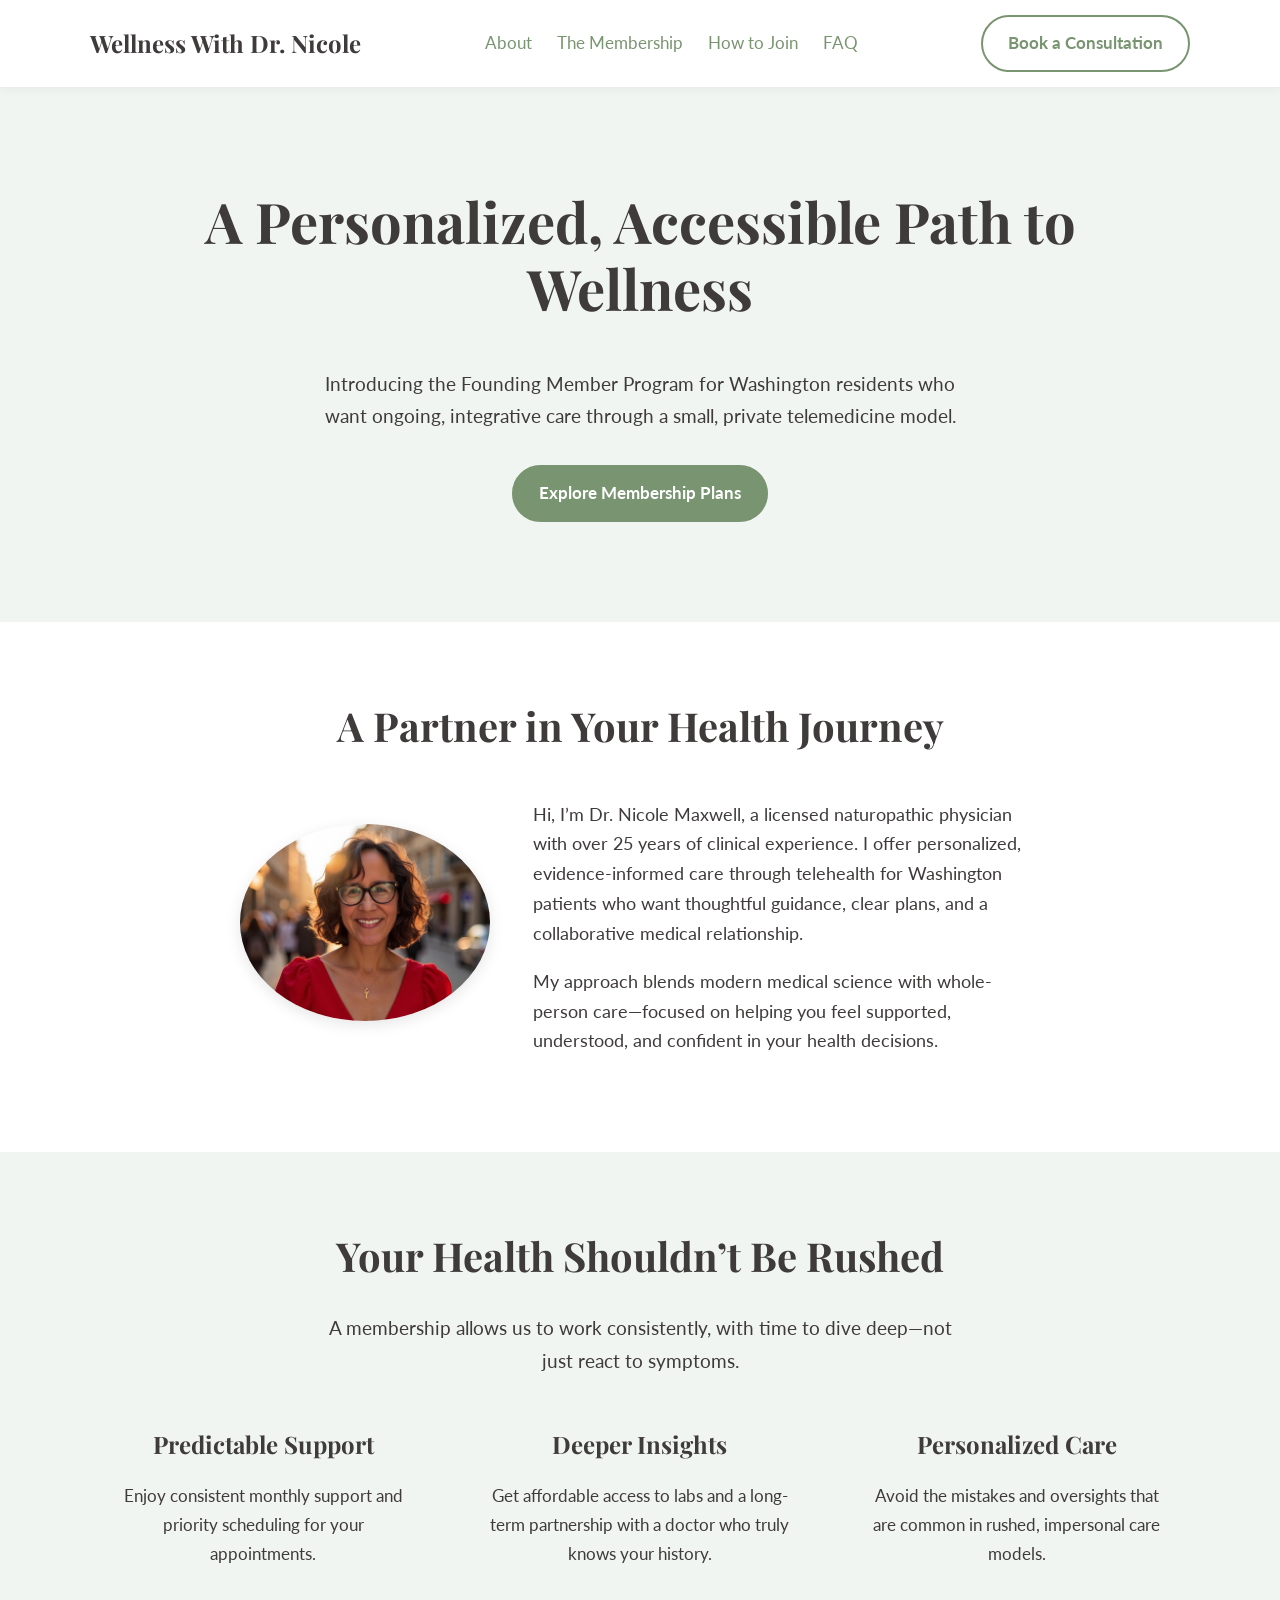
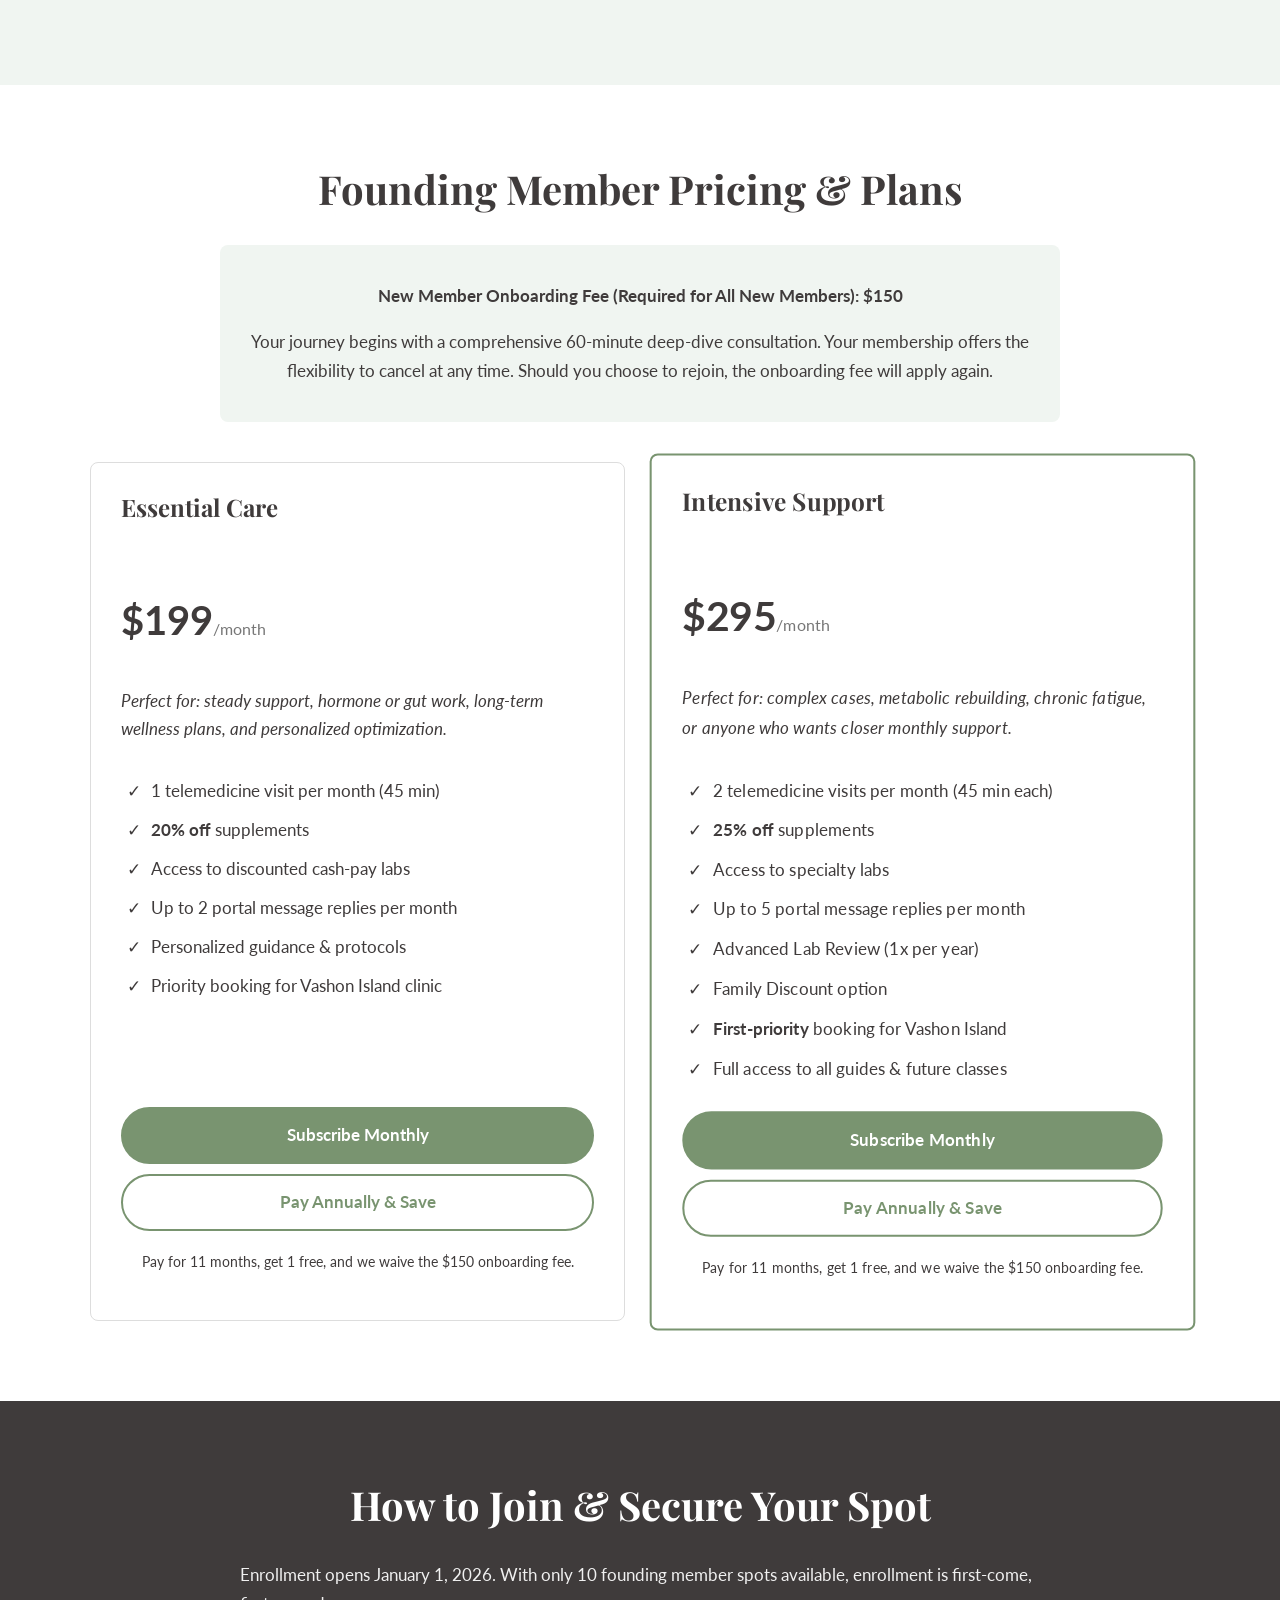
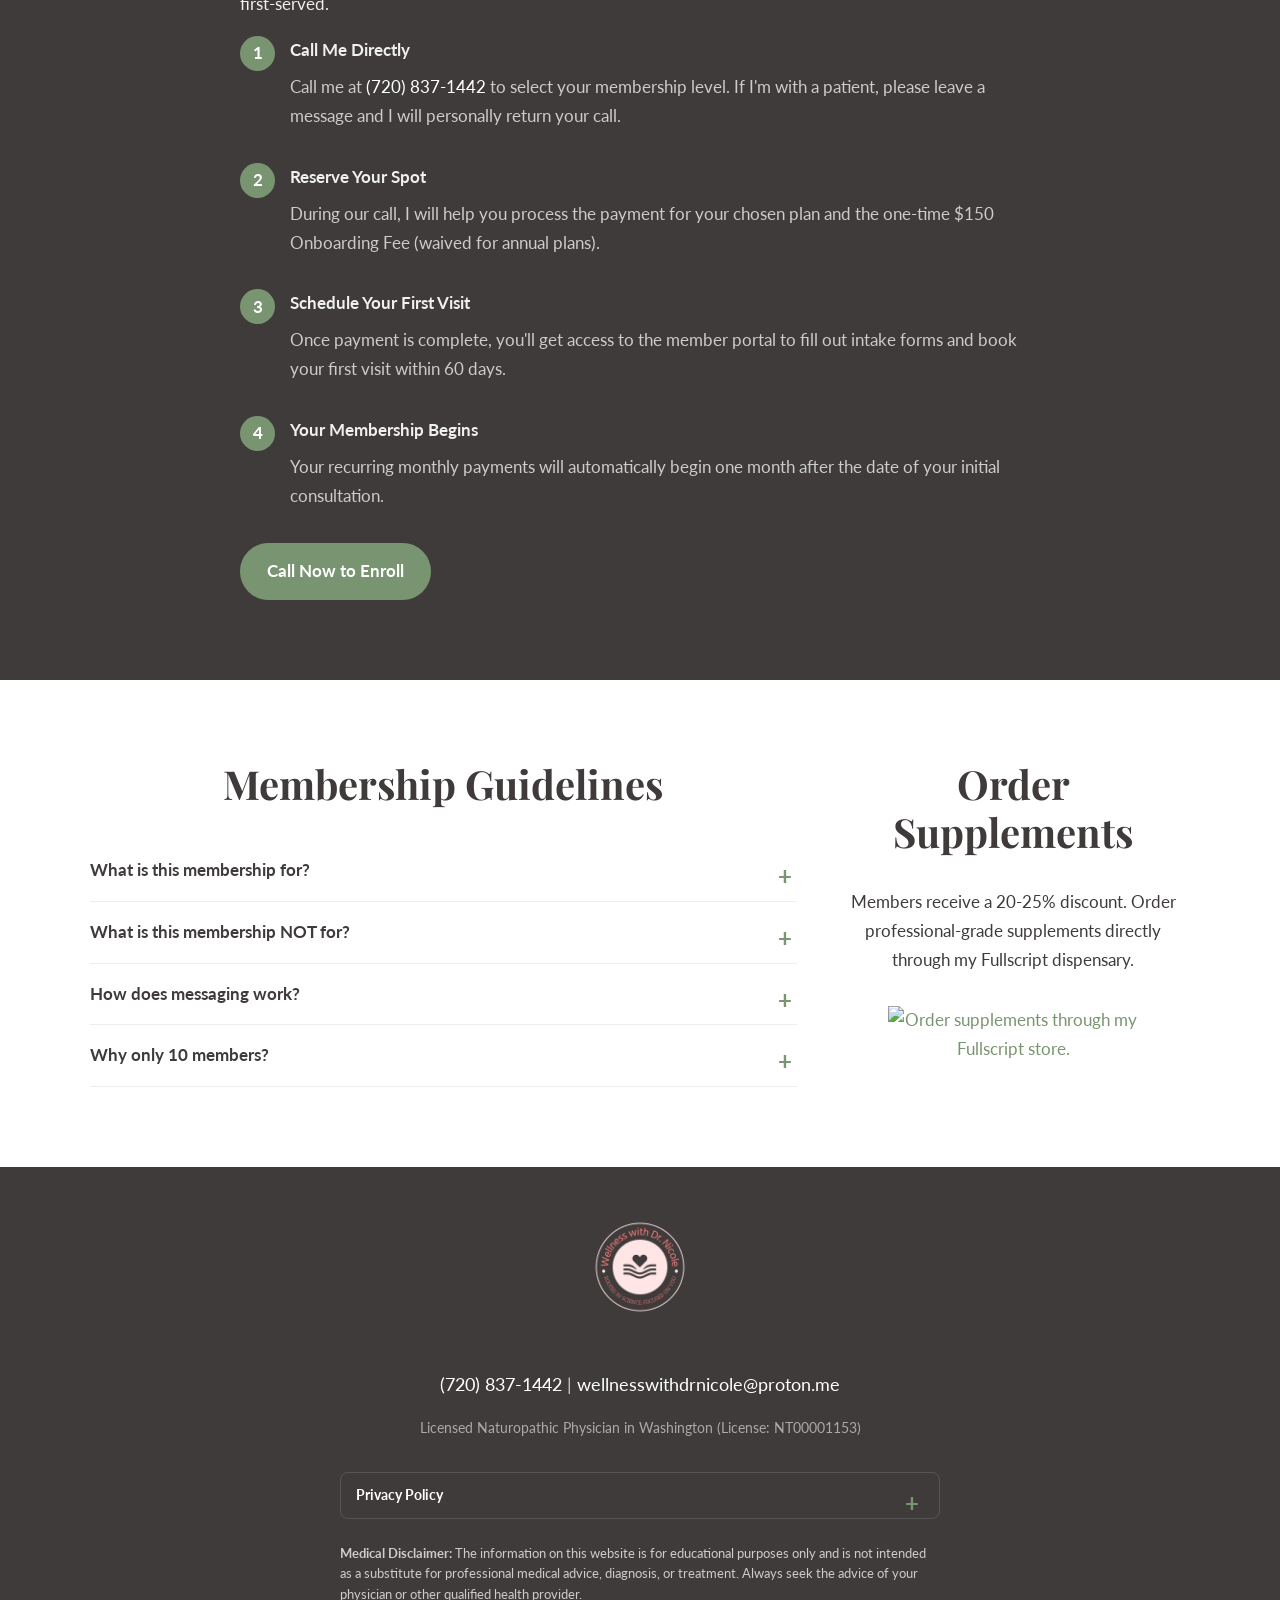
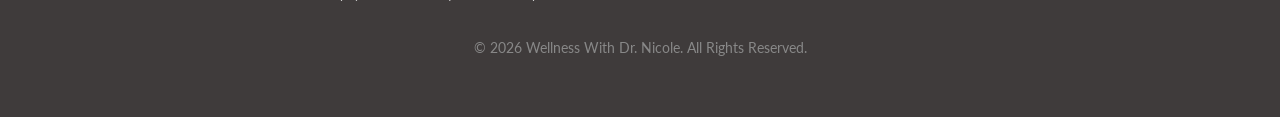
==== index.html @ 2bf92539 "Initial commit" ====
<!DOCTYPE html>
<html lang="en">
<head>
    <meta charset="UTF-8">
    <meta name="viewport" content="width=device-width, initial-scale=1.0">
    <title>Wellness With Dr. Nicole | Washington Naturopathic Membership</title>
    <meta name="description" content="A personalized, accessible naturopathic membership program for Washington residents with Dr. Nicole Maxwell.">
    
    <!-- Link to your CSS Stylesheet -->
    <link rel="stylesheet" href="css/styles.css">
    
    <!-- Google Fonts for an elegant look -->
    <link rel="preconnect" href="https://fonts.googleapis.com">
    <link rel="preconnect" href="https://fonts.gstatic.com" crossorigin>
    <link href="https://fonts.googleapis.com/css2?family=Lato:wght@400;700&family=Playfair+Display:wght@500;700&display=swap" rel="stylesheet">
</head>
<body>

    <!-- === HEADER & NAVIGATION === -->
    <header class="main-header">
        <div class="container">
            <a href="#" class="logo">Wellness With Dr. Nicole</a>
            <nav class="main-nav">
                <ul>
                    <li><a href="#about">About</a></li>
                    <li><a href="#membership">The Membership</a></li>
                    <li><a href="#join">How to Join</a></li>
                    <li><a href="#faq">FAQ</a></li>
                </ul>
            </nav>
            <a href="https://wellnesswithdrnicole.square.site" target="_blank" class="button button-secondary">Book a Consultation</a>
        </div>
    </header>

    <main>
        <!-- === HERO SECTION === -->
        <section class="hero-section">
            <div class="container">
                <h1 class="fade-in">A Personalized, Accessible Path to Wellness</h1>
                <p class="subtitle fade-in">Introducing the Founding Member Program for Washington residents who want ongoing, integrative care through a small, private telemedicine model.</p>
                <a href="#membership" class="button button-primary fade-in">Explore Membership Plans</a>
            </div>
        </section>

        <!-- === ABOUT ME SECTION === -->
        <section id="about" class="content-section fade-in">
            <div class="container narrow">
                <h2>A Partner in Your Health Journey</h2>
                <div class="about-grid">
                    <div class="about-photo">
                        <!-- Make sure your photo is named dr-nicole.jpg and is in the 'img' folder -->
                        <img src="img/dr-nicole.jpg" alt="Dr. Nicole Maxwell">
                    </div>
                    <div class="about-text">
                        <p>Hi, I’m Dr. Nicole Maxwell, a licensed naturopathic physician with over 25 years of clinical experience. I offer personalized, evidence-informed care through telehealth for Washington patients who want thoughtful guidance, clear plans, and a collaborative medical relationship.</p>
                        <p>My approach blends modern medical science with whole-person care—focused on helping you feel supported, understood, and confident in your health decisions.</p>
                    </div>
                </div>
            </div>
        </section>

        <!-- === WHY A MEMBERSHIP SECTION === -->
        <section id="why" class="content-section-accent fade-in">
            <div class="container">
                <h2>Your Health Shouldn’t Be Rushed</h2>
                <p class="section-subtitle">A membership allows us to work consistently, with time to dive deep—not just react to symptoms.</p>
                <div class="three-column-grid">
                    <div class="feature-box">
                        <h3>Predictable Support</h3>
                        <p>Enjoy consistent monthly support and priority scheduling for your appointments.</p>
                    </div>
                    <div class="feature-box">
                        <h3>Deeper Insights</h3>
                        <p>Get affordable access to labs and a long-term partnership with a doctor who truly knows your history.</p>
                    </div>
                    <div class="feature-box">
                        <h3>Personalized Care</h3>
                        <p>Avoid the mistakes and oversights that are common in rushed, impersonal care models.</p>
                    </div>
                </div>
            </div>
        </section>

        <!-- === MEMBERSHIP PLANS SECTION === -->
        <section id="membership" class="content-section fade-in">
            <div class="container">
                <h2>Founding Member Pricing & Plans</h2>
                <div class="onboarding-fee">
                    <p><strong>New Member Onboarding Fee (Required for All New Members): $150</strong></p>
                    <p>Your journey begins with a comprehensive 60-minute deep-dive consultation. Your membership offers the flexibility to cancel at any time. Should you choose to rejoin, the onboarding fee will apply again.</p>
                </div>
                <div class="two-column-grid">
                    <!-- Essential Care Plan -->
                    <div class="plan-card">
                        <h3>Essential Care</h3>
                        <p class="price">$199<span>/month</span></p>
                        <p class="description">Perfect for: steady support, hormone or gut work, long-term wellness plans, and personalized optimization.</p>
                        <ul>
                            <li>1 telemedicine visit per month (45 min)</li>
                            <li><strong>20% off</strong> supplements</li>
                            <li>Access to discounted cash-pay labs</li>
                            <li>Up to 2 portal message replies per month</li>
                            <li>Personalized guidance & protocols</li>
                            <li>Priority booking for Vashon Island clinic</li>
                        </ul>
                        <div class="payment-buttons">
                            <a href="https://square.link/u/5igNhPQI" target="_blank" class="button button-primary">Subscribe Monthly</a>
                            <a href="https://square.link/u/FswbmQ6u" target="_blank" class="button button-secondary">Pay Annually & Save</a>
                            <p class="save-note">Pay for 11 months, get 1 free, and we waive the $150 onboarding fee.</p>
                        </div>
                    </div>
                    <!-- Intensive Support Plan -->
                    <div class="plan-card featured">
                        <h3>Intensive Support</h3>
                        <p class="price">$295<span>/month</span></p>
                        <p class="description">Perfect for: complex cases, metabolic rebuilding, chronic fatigue, or anyone who wants closer monthly support.</p>
                        <ul>
                            <li>2 telemedicine visits per month (45 min each)</li>
                            <li><strong>25% off</strong> supplements</li>
                            <li>Access to specialty labs</li>
                            <li>Up to 5 portal message replies per month</li>
                            <li>Advanced Lab Review (1x per year)</li>
                            <li>Family Discount option</li>
                            <li><strong>First-priority</strong> booking for Vashon Island</li>
                            <li>Full access to all guides & future classes</li>
                        </ul>
                        <div class="payment-buttons">
                            <a href="https://square.link/u/3yguR8cW" target="_blank" class="button button-primary">Subscribe Monthly</a>
                            <a href="https://square.link/u/ZN0FoTA0" target="_blank" class="button button-secondary">Pay Annually & Save</a>
                            <p class="save-note">Pay for 11 months, get 1 free, and we waive the $150 onboarding fee.</p>
                        </div>
                    </div>
                </div>
            </div>
        </section>

        <!-- === HOW TO JOIN SECTION === -->
        <section id="join" class="content-section-dark fade-in">
            <div class="container narrow">
                <h2>How to Join & Secure Your Spot</h2>
                <p class="subtitle">Enrollment opens January 1, 2026. With only 10 founding member spots available, enrollment is first-come, first-served.</p>
                <ol class="steps">
                    <li><strong>Call Me Directly</strong>
                        <p>Call me at <a href="tel:720-837-1442">(720) 837-1442</a> to select your membership level. If I'm with a patient, please leave a message and I will personally return your call.</p>
                    </li>
                    <li><strong>Reserve Your Spot</strong>
                        <p>During our call, I will help you process the payment for your chosen plan and the one-time $150 Onboarding Fee (waived for annual plans).</p>
                    </li>
                    <li><strong>Schedule Your First Visit</strong>
                        <p>Once payment is complete, you'll get access to the member portal to fill out intake forms and book your first visit within 60 days.</p>
                    </li>
                    <li><strong>Your Membership Begins</strong>
                        <p>Your recurring monthly payments will automatically begin one month after the date of your initial consultation.</p>
                    </li>
                </ol>
                <a href="tel:720-837-1442" class="button button-primary">Call Now to Enroll</a>
            </div>
        </section>

        <!-- === FAQ & SUPPLEMENTS SECTION === -->
        <section id="faq" class="content-section fade-in">
            <div class="container">
                <div class="two-column-grid-varied">
                    <!-- FAQ Column -->
                    <div class="faq-column">
                        <h2>Membership Guidelines</h2>
                        <details>
                            <summary>What is this membership for?</summary>
                            <p>A collaborative health partnership, a space to work on root causes, flexible telemedicine, and a consistent touchpoint with a doctor you trust.</p>
                        </details>
                        <details>
                            <summary>What is this membership NOT for?</summary>
                            <p>This is NOT primary care, urgent care, insurance-based, or a replacement for emergency medical services.</p>
                        </details>
                        <details>
                            <summary>How does messaging work?</summary>
                            <p>Messages are for brief questions I can answer in 2-3 minutes. Anything more in-depth will be addressed in our next visit. Essential Care: up to 2 replies/month. Intensive Support: up to 5 replies/month.</p>
                        </details>
                        <details>
                            <summary>Why only 10 members?</summary>
                            <p>This program is starting intentionally small so every member receives thoughtful, personalized, high-quality care that I can be proud of.</p>
                        </details>
                    </div>
                    <!-- Supplements Column -->
                    <div class="supplements-column">
                        <h2>Order Supplements</h2>
                        <p>Members receive a 20-25% discount. Order professional-grade supplements directly through my Fullscript dispensary.</p>
                        <a href="https://us.fullscript.com/welcome/nmaxwell?utm_medium=webreferral&utm_source=other&utm_campaign=abmwebbuttons_light_500x500.svg&signup_source=website_buttons" target="_top">
                            <img src="https://assets.fullscript.com/buttons/light_500x500.svg" alt="Order supplements through my Fullscript store." class="fullscript-button">
                        </a>
                    </div>
                </div>
            </div>
        </section>
    </main>

    <!-- === FOOTER (WITH LICENSE NUMBER) === -->
    <footer class="main-footer">
        <div class="container">
            <!-- Make sure your logo is named logo.png and is in the 'img' folder -->
            <img src="img/logo.png" alt="Wellness With Dr. Nicole Logo" class="footer-logo">
            <p class="footer-contact">
                <a href="tel:720-837-1442">(720) 837-1442</a> | <a href="mailto:wellnesswithdrnicole@proton.me">wellnesswithdrnicole@proton.me</a>
            </p>
            <p class="footer-license">Licensed Naturopathic Physician in Washington (License: NT00001153)</p>
            <div class="footer-legal">
                <details class="privacy-policy">
                    <summary>Privacy Policy</summary>
                    <p>We are committed to protecting your privacy. Any personal information you provide via email or our scheduling/payment partners (Square) is used solely for the purpose of providing you with our services. We do not sell, trade, or otherwise transfer your personally identifiable information to outside parties. This website may use cookies to enhance user experience, but these do not track personal information.</p>
                </details>
                <p class="disclaimer"><strong>Medical Disclaimer:</strong> The information on this website is for educational purposes only and is not intended as a substitute for professional medical advice, diagnosis, or treatment. Always seek the advice of your physician or other qualified health provider.</p>
            </div>
            <p class="copyright">&copy; 2026 Wellness With Dr. Nicole. All Rights Reserved.</p>
        </div>
    </footer>

    <!-- Link to your JavaScript file (no changes needed here) -->
    <script src="js/animations.js" defer></script>

</body>
</html>
---- css/styles.css ----
/* Wellness With Dr. Nicole - Custom Stylesheet */

/* --- 1. GLOBAL SETTINGS & SAGE GREEN COLOR PALETTE --- */
:root {
    --color-dark: #3F3B3B;             /* Charcoal from Logo */
    --color-background: #fff;         /* Main Background */
    --color-accent-light: #F0F5F1;     /* Light Sage Accent BG */
    --color-accent-primary: #799470;   /* Primary Sage Green for Buttons */
    --color-accent-secondary: #637a5b; /* Darker Sage for Hover */
    --font-heading: 'Playfair Display', serif;
    --font-body: 'Lato', sans-serif;
}

html {
    scroll-behavior: smooth;
}

body {
    margin: 0;
    font-family: var(--font-body);
    background-color: var(--color-background);
    color: var(--color-dark);
    line-height: 1.7;
    font-size: 17px;
}

.container {
    max-width: 1100px;
    margin: 0 auto;
    padding: 0 20px;
}

.container.narrow {
    max-width: 800px;
}

h1, h2, h3 {
    font-family: var(--font-heading);
    font-weight: 700;
    line-height: 1.2;
    margin-top: 0;
    color: var(--color-dark);
}

h1 { font-size: 3.5rem; }
h2 { font-size: 2.5rem; text-align: center; margin-bottom: 2rem;}
h3 { font-size: 1.5rem; }
p { margin-bottom: 1rem; }
a { color: var(--color-accent-primary); text-decoration: none; }
a:hover { text-decoration: underline; color: var(--color-accent-secondary); }

/* --- 2. JAVASCRIPT ANIMATIONS --- */
.fade-in {
    opacity: 0;
    transform: translateY(20px);
    transition: opacity 0.6s ease-out, transform 0.6s ease-out;
}

.fade-in.visible {
    opacity: 1;
    transform: translateY(0);
}

/* --- 3. HEADER & NAVIGATION --- */
.main-header {
    background: #fff;
    padding: 15px 0;
    position: sticky;
    top: 0;
    z-index: 1000;
    box-shadow: 0 2px 10px rgba(0,0,0,0.05);
}
.main-header .container {
    display: flex;
    justify-content: space-between;
    align-items: center;
}
.logo {
    font-family: var(--font-heading);
    font-size: 1.5rem;
    font-weight: 700;
    color: var(--color-dark);
}
.logo:hover { text-decoration: none; color: var(--color-accent-primary); }
.main-nav ul {
    margin: 0;
    padding: 0;
    list-style: none;
    display: flex;
    gap: 25px;
}

/* --- 4. BUTTONS --- */
.button {
    display: inline-block;
    padding: 12px 25px;
    border-radius: 50px;
    font-weight: 700;
    text-align: center;
    transition: all 0.3s ease;
    text-decoration: none;
    border: 2px solid transparent;
}
.button:hover { text-decoration: none; }
.button-primary {
    background-color: var(--color-accent-primary);
    color: #fff;
    border-color: var(--color-accent-primary);
}
.button-primary:hover {
    background-color: var(--color-accent-secondary);
    border-color: var(--color-accent-secondary);
    transform: translateY(-2px);
}
.button-secondary {
    background-color: transparent;
    color: var(--color-accent-primary);
    border-color: var(--color-accent-primary);
}
.button-secondary:hover {
    background-color: var(--color-accent-primary);
    color: #fff;
}

/* --- 5. PAGE SECTIONS --- */
section { padding: 80px 0; }
.hero-section {
    background-color: var(--color-accent-light);
    text-align: center;
    padding: 100px 0;
}
.hero-section .subtitle, .section-subtitle {
    font-size: 1.2rem;
    max-width: 650px;
    margin: 1rem auto 2rem auto;
    text-align: center;
}
.content-section { background-color: var(--color-background); }
.content-section-accent { background-color: var(--color-accent-light); }
.content-section-dark { background-color: var(--color-dark); color: #f0f0f0; }
.content-section-dark h2, .content-section-dark a { color: #fff; }
.content-section-dark a:hover { color: var(--color-accent-light); }


/* --- 6. GRIDS & LAYOUTS --- */
.three-column-grid, .two-column-grid {
    display: grid;
    gap: 30px;
}
.three-column-grid { grid-template-columns: repeat(3, 1fr); }
.two-column-grid { grid-template-columns: repeat(2, 1fr); }
.two-column-grid-varied { display: grid; gap: 40px; grid-template-columns: 2fr 1fr; align-items: start; }

/* --- 7. COMPONENT STYLES --- */

/* About Me Section */
.about-grid {
    display: grid;
    grid-template-columns: 1fr 2fr;
    gap: 40px;
    align-items: center;
}
.about-photo img {
    width: 100%;
    max-width: 250px;
    height: auto;
    border-radius: 50%;
    box-shadow: 0 4px 15px rgba(0,0,0,0.1);
}
.about-text p {
    font-size: 1.1rem;
    text-align: left;
}
#about h2 { margin-bottom: 2rem; }

/* Feature Boxes */
.feature-box {
    text-align: center;
    padding: 20px;
}

/* Onboarding Fee Notice */
.onboarding-fee {
    text-align: center;
    background: var(--color-accent-light);
    padding: 20px;
    border-radius: 8px;
    margin: 0 auto 40px auto;
    max-width: 800px;
}

/* Membership Plan Cards */
.plan-card {
    border: 1px solid #ddd;
    border-radius: 8px;
    padding: 30px;
    display: flex;
    flex-direction: column;
    background: #fff;
}
.plan-card.featured {
    border: 2px solid var(--color-accent-primary);
    transform: scale(1.02);
}
.plan-card .price { font-size: 2.5rem; font-weight: 700; color: var(--color-dark); }
.plan-card .price span { font-size: 1rem; font-weight: 400; color: #777; }
.plan-card .description { font-style: italic; }
.plan-card ul { list-style: '✓'; padding-left: 20px; flex-grow: 1; }
.plan-card ul li { padding-left: 10px; margin-bottom: 10px; }
.plan-card .payment-buttons { margin-top: auto; display: grid; gap: 10px; }
.plan-card .save-note { font-size: 0.85rem; text-align: center; margin-top: 10px; }

/* How to Join Steps */
.steps { list-style: none; padding: 0; counter-reset: steps-counter; }
.steps li { counter-increment: steps-counter; position: relative; padding-left: 50px; margin-bottom: 2rem; }
.steps li::before {
    content: counter(steps-counter);
    position: absolute;
    left: 0;
    top: 0;
    width: 35px;
    height: 35px;
    background: var(--color-accent-primary);
    border-radius: 50%;
    color: #fff;
    display: grid;
    place-content: center;
    font-weight: 700;
}
.steps li p { margin-top: 0.5rem; color: #ccc; }

/* FAQ Accordion */
details { border-bottom: 1px solid #eee; padding: 1rem 0; }
summary { cursor: pointer; font-weight: 700; list-style: none; position: relative; padding-right: 25px; }
summary::-webkit-details-marker { display: none; }
summary::after { content: '+'; position: absolute; right: 5px; font-size: 1.5rem; color: var(--color-accent-primary); }
details[open] summary::after { content: '−'; }
details p { margin-top: 1rem; }

/* Supplements Section */
.supplements-column { text-align: center; }
.fullscript-button { max-width: 250px; width: 100%; height: auto; margin-top: 1rem; transition: transform 0.3s ease; }
.fullscript-button:hover { transform: scale(1.05); }

/* --- 8. FOOTER --- */
.main-footer {
    background: var(--color-dark);
    color: #ccc;
    text-align: center;
    padding: 40px 20px;
}
.footer-logo {
    max-width: 120px;
    height: auto;
    margin-bottom: 1rem;
    /* The grayscale filter has been removed so the logo shows its natural colors */
}
.main-footer .footer-contact { font-size: 1.1rem; }
.main-footer a { color: #fff; }
.footer-license {
    font-size: 0.9rem;
    color: #aaa;
    margin-top: 0.5rem;
}
.footer-legal {
    max-width: 600px;
    margin: 2rem auto;
    text-align: left;
    font-size: 0.9rem;
}
.privacy-policy {
    border: 1px solid #555;
    border-radius: 8px;
    padding: 10px 15px;
    margin-bottom: 1.5rem;
}
.privacy-policy summary { color: #fff; }
.privacy-policy p { font-size: 0.85rem; line-height: 1.6; }
.main-footer .disclaimer { font-size: 0.8rem; line-height: 1.6; }
.main-footer .copyright { font-size: 0.9rem; margin-top: 2rem; color: #888; }

/* --- 9. RESPONSIVE DESIGN --- */
@media (max-width: 900px) {
    .three-column-grid, .two-column-grid, .two-column-grid-varied {
        grid-template-columns: 1fr;
    }
    .main-header .button { display: none; }
    h1 { font-size: 2.8rem; }
    h2 { font-size: 2rem; }
    .about-grid { grid-template-columns: 1fr; text-align: center; }
    .about-photo { margin: 0 auto 2rem auto; }
    .about-text p { text-align: center; }
}
@media (max-width: 600px) {
    .main-nav { display: none; }
    .main-header .container { justify-content: center; }
    h1 { font-size: 2.2rem; }
    section { padding: 60px 0; }
}
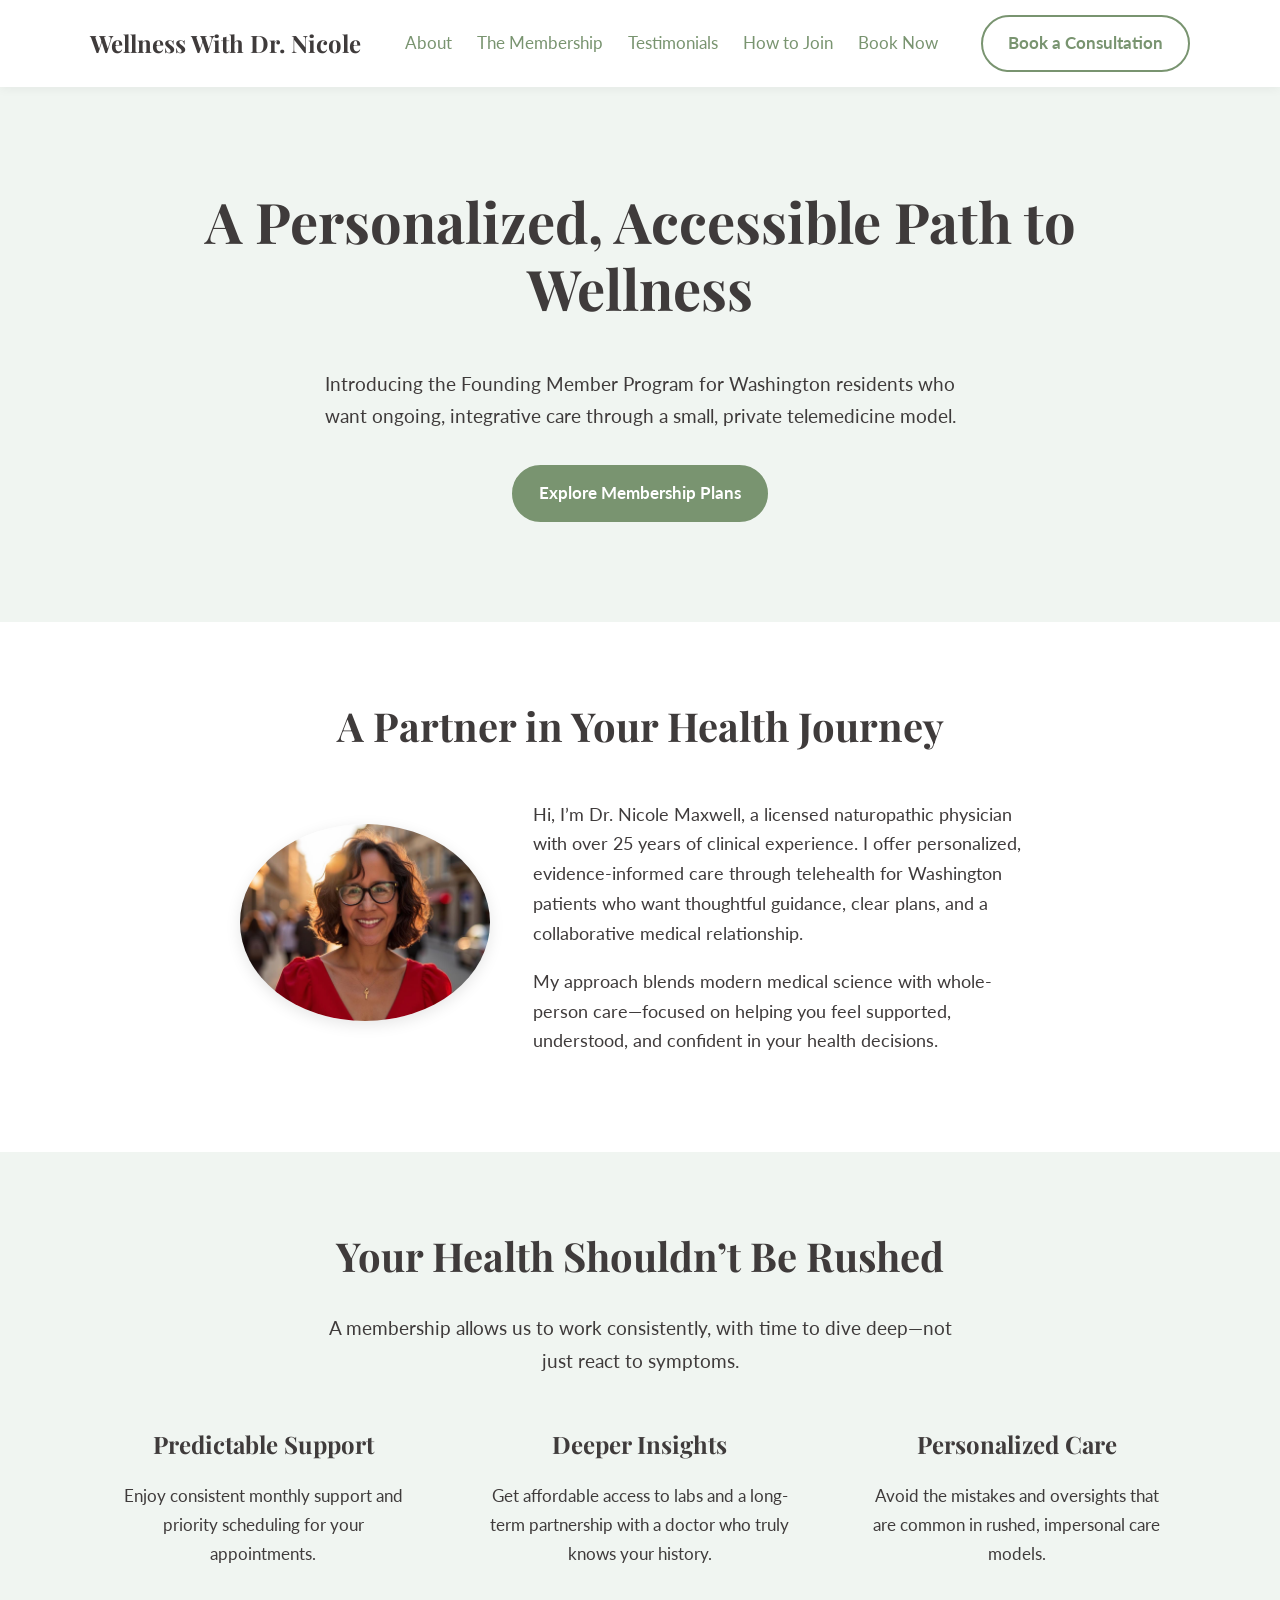
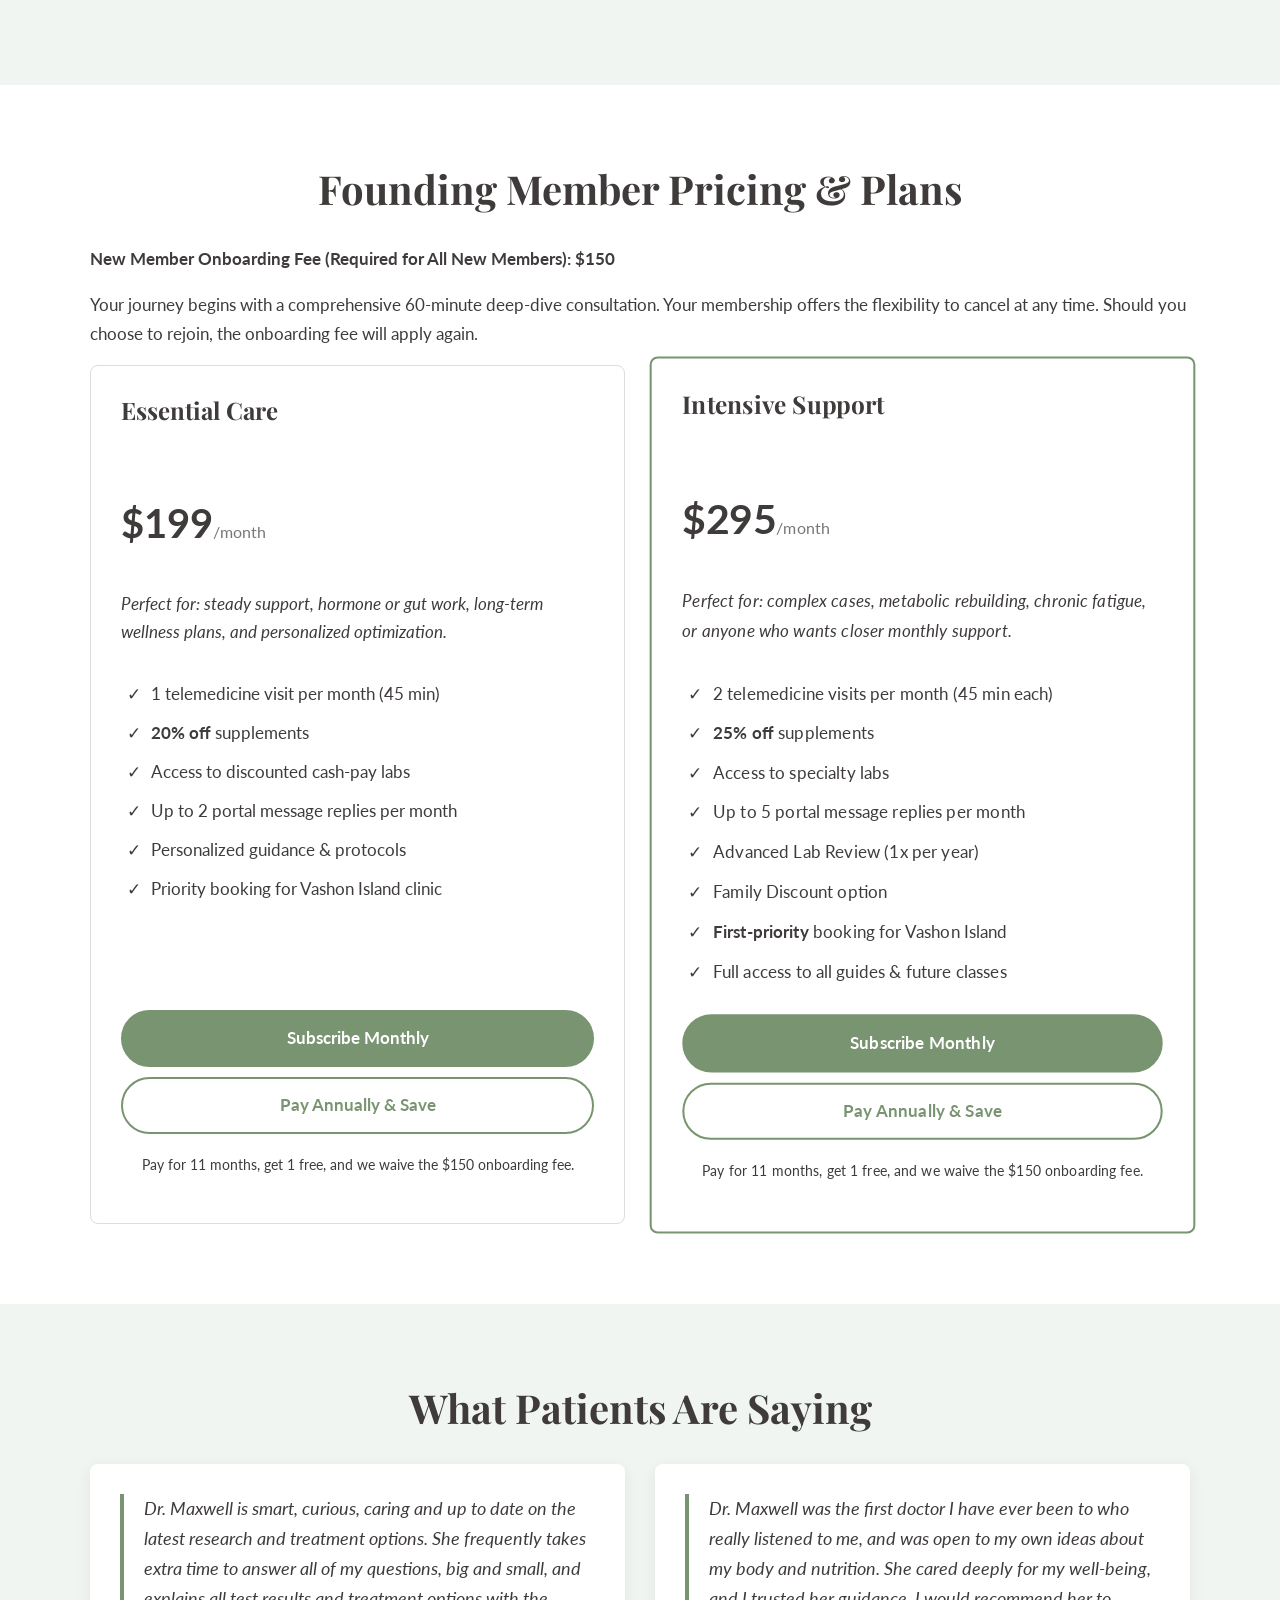
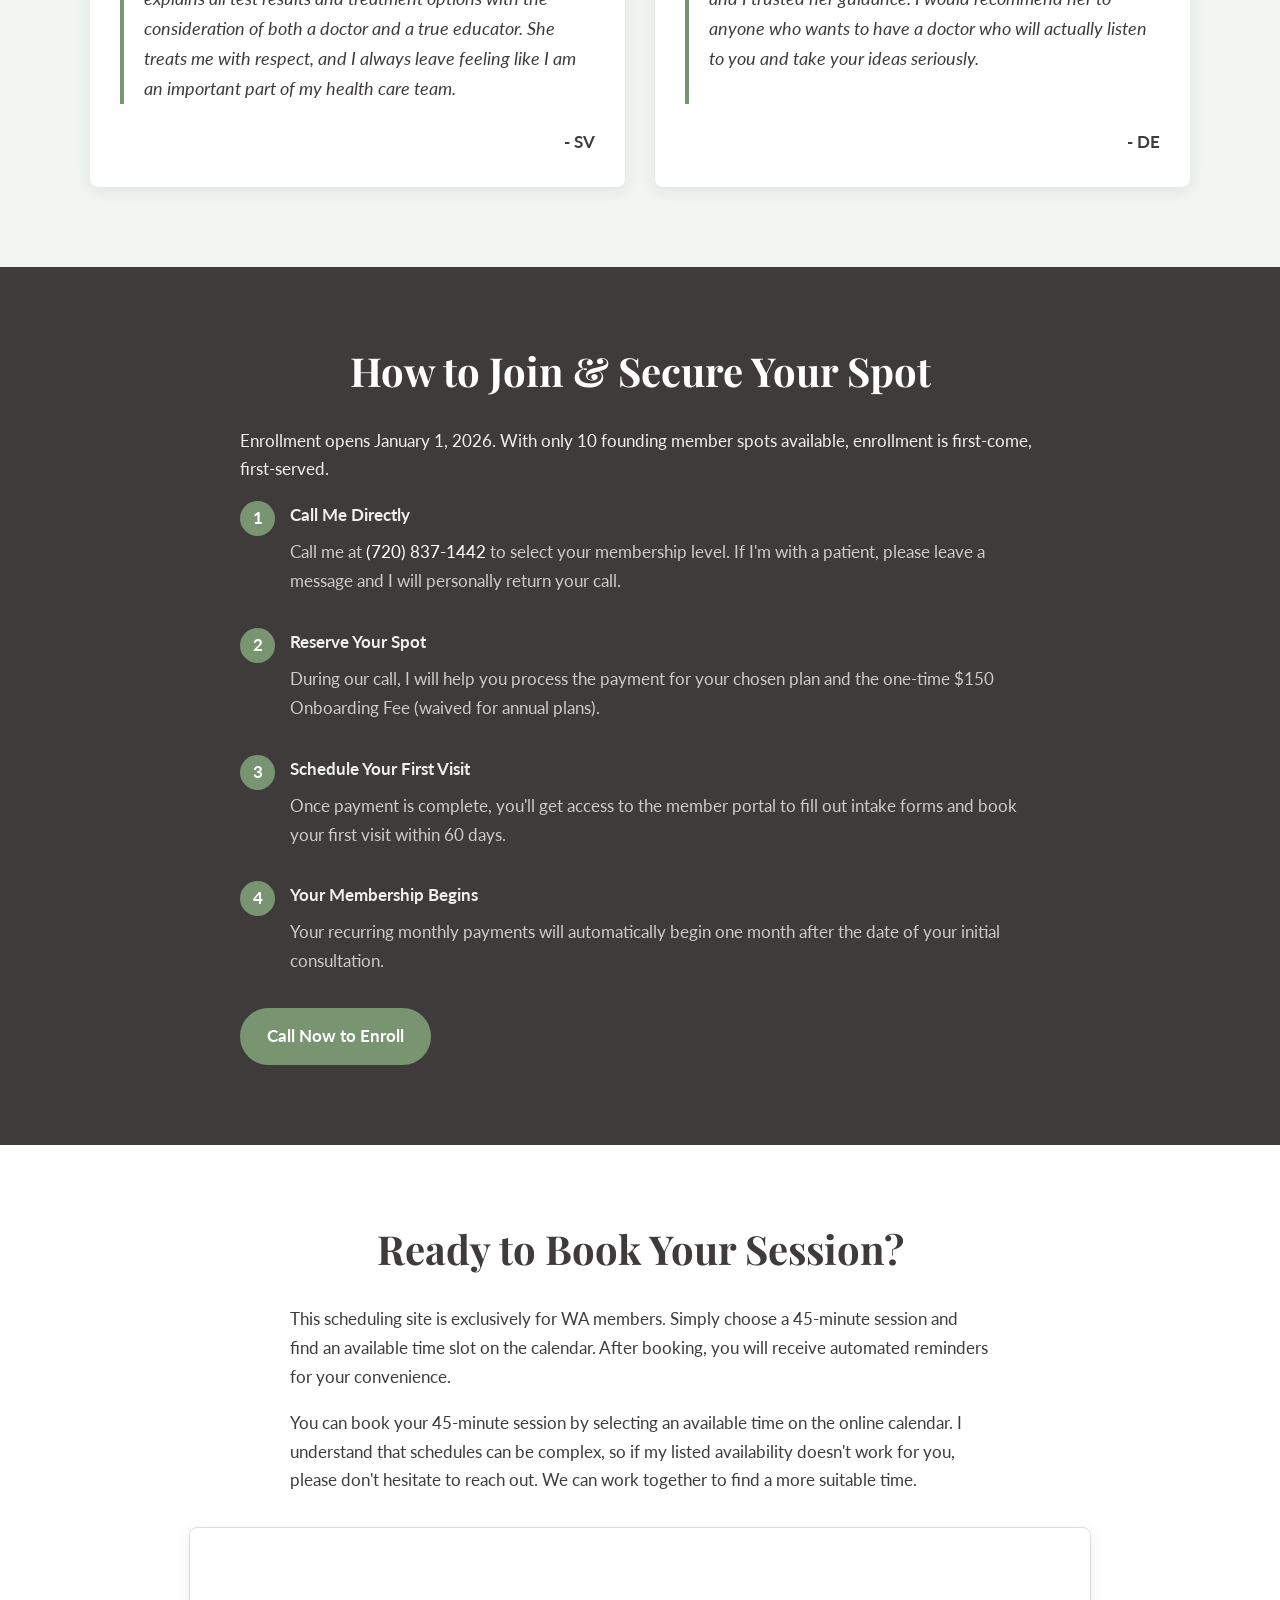
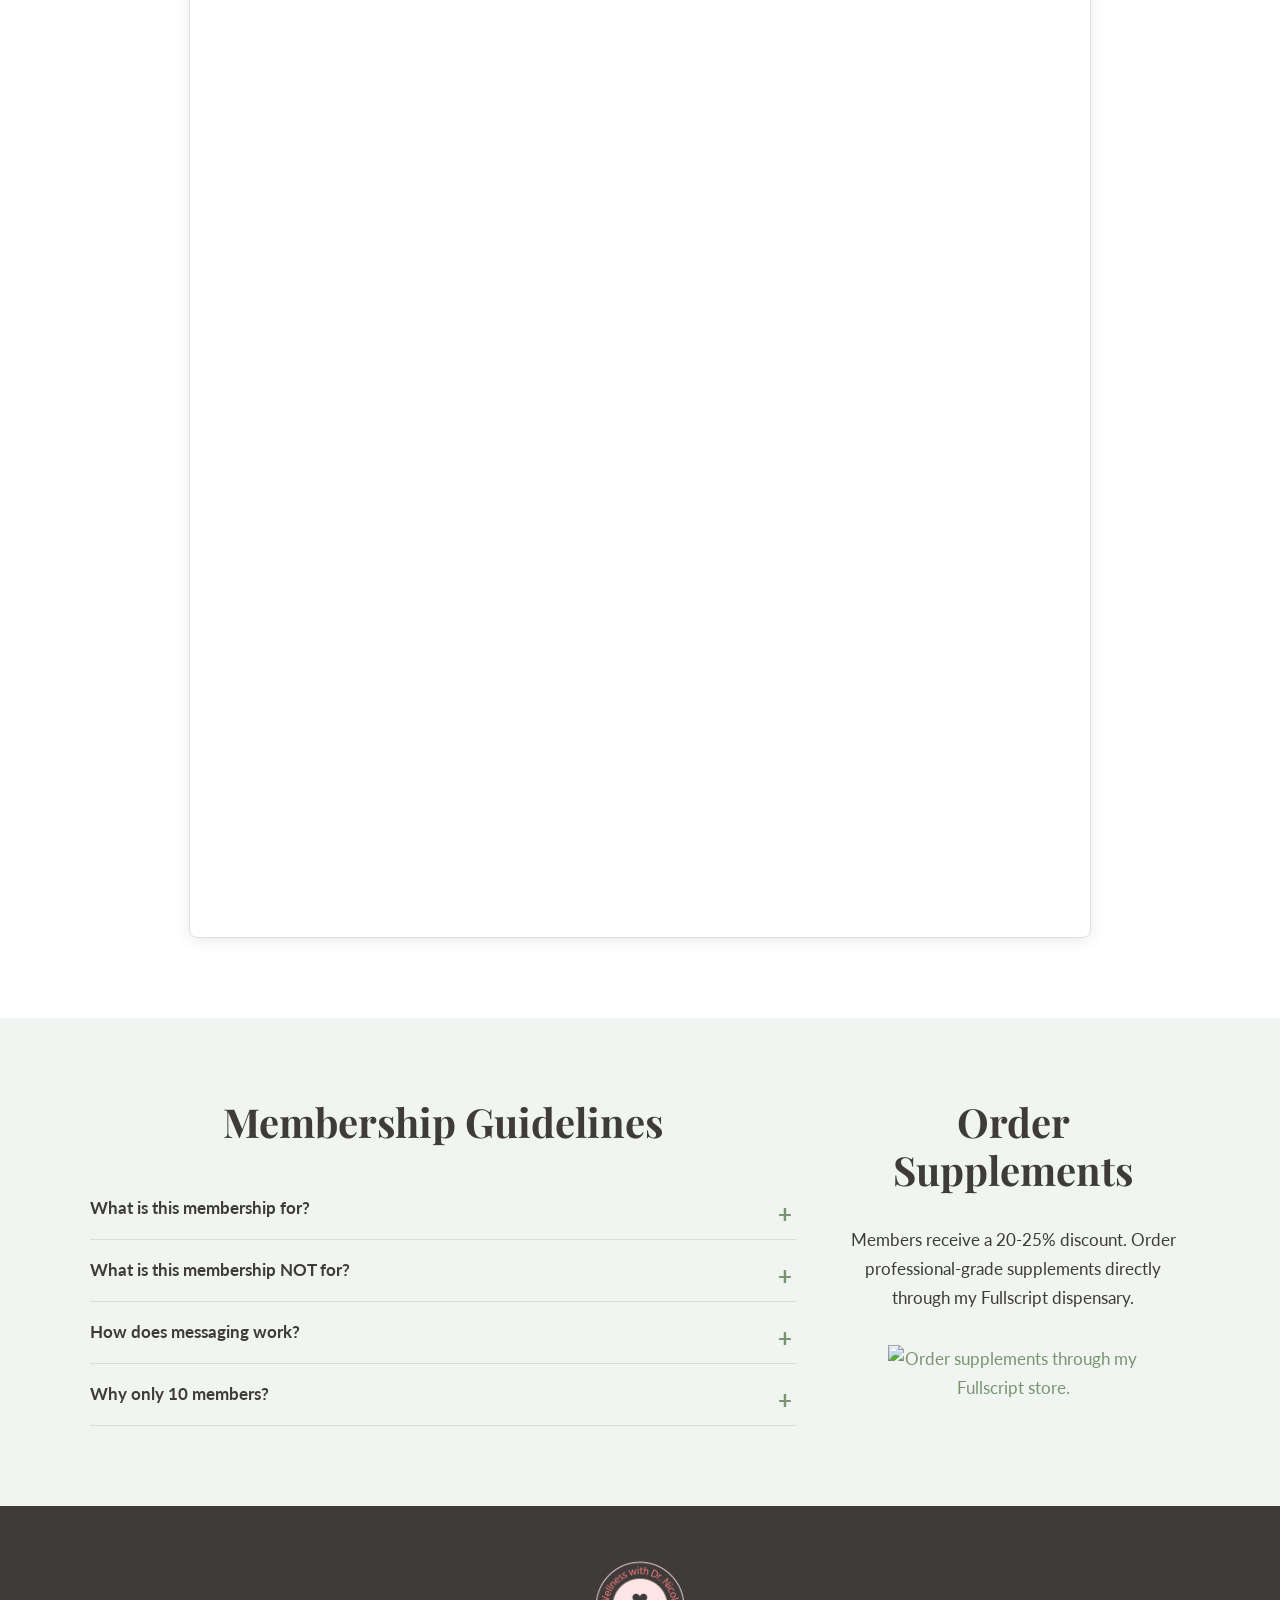
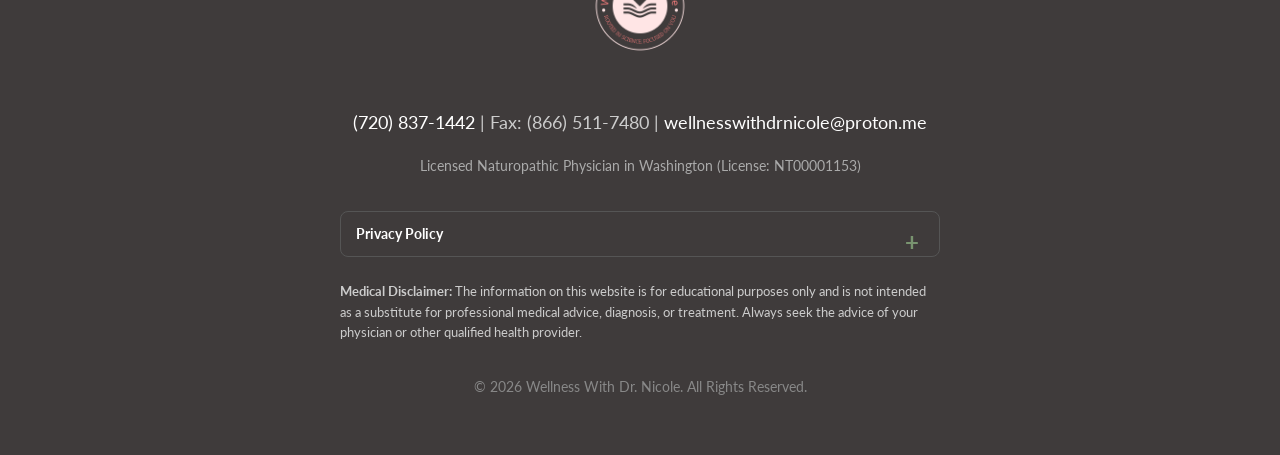
==== commit 91dec5f5: "Updated homepage and styles" ====
--- a/index.html
+++ b/index.html
@@ -16,7 +16,7 @@
 </head>
 <body>
 
-    <!-- === HEADER & NAVIGATION === -->
+    <!-- === HEADER & NAVIGATION (UPDATED) === -->
     <header class="main-header">
         <div class="container">
             <a href="#" class="logo">Wellness With Dr. Nicole</a>
@@ -24,11 +24,12 @@
                 <ul>
                     <li><a href="#about">About</a></li>
                     <li><a href="#membership">The Membership</a></li>
+                    <li><a href="#testimonials">Testimonials</a></li>
                     <li><a href="#join">How to Join</a></li>
-                    <li><a href="#faq">FAQ</a></li>
+                    <li><a href="#booking">Book Now</a></li>
                 </ul>
             </nav>
-            <a href="https://wellnesswithdrnicole.square.site" target="_blank" class="button button-secondary">Book a Consultation</a>
+            <a href="#booking" class="button button-secondary">Book a Consultation</a>
         </div>
     </header>
 
@@ -48,7 +49,6 @@
                 <h2>A Partner in Your Health Journey</h2>
                 <div class="about-grid">
                     <div class="about-photo">
-                        <!-- Make sure your photo is named dr-nicole.jpg and is in the 'img' folder -->
                         <img src="img/dr-nicole.jpg" alt="Dr. Nicole Maxwell">
                     </div>
                     <div class="about-text">
@@ -134,6 +134,23 @@
             </div>
         </section>
 
+        <!-- === NEW TESTIMONIALS SECTION === -->
+        <section id="testimonials" class="content-section-accent fade-in">
+            <div class="container">
+                <h2>What Patients Are Saying</h2>
+                <div class="two-column-grid">
+                    <div class="testimonial-card">
+                        <blockquote>Dr. Maxwell is smart, curious, caring and up to date on the latest research and treatment options. She frequently takes extra time to answer all of my questions, big and small, and explains all test results and treatment options with the consideration of both a doctor and a true educator. She treats me with respect, and I always leave feeling like I am an important part of my health care team.</blockquote>
+                        <p class="testimonial-author">- SV</p>
+                    </div>
+                    <div class="testimonial-card">
+                        <blockquote>Dr. Maxwell was the first doctor I have ever been to who really listened to me, and was open to my own ideas about my body and nutrition. She cared deeply for my well-being, and I trusted her guidance. I would recommend her to anyone who wants to have a doctor who will actually listen to you and take your ideas seriously.</blockquote>
+                        <p class="testimonial-author">- DE</p>
+                    </div>
+                </div>
+            </div>
+        </section>
+
         <!-- === HOW TO JOIN SECTION === -->
         <section id="join" class="content-section-dark fade-in">
             <div class="container narrow">
@@ -157,8 +174,22 @@
             </div>
         </section>
 
+        <!-- === NEW BOOKING SECTION === -->
+        <section id="booking" class="content-section fade-in">
+            <div class="container">
+                <h2>Ready to Book Your Session?</h2>
+                <div class="booking-intro">
+                    <p>This scheduling site is exclusively for WA members. Simply choose a 45-minute session and find an available time slot on the calendar. After booking, you will receive automated reminders for your convenience.</p>
+                    <p>You can book your 45-minute session by selecting an available time on the online calendar. I understand that schedules can be complex, so if my listed availability doesn't work for you, please don't hesitate to reach out. We can work together to find a more suitable time.</p>
+                </div>
+                <div class="booking-iframe-wrapper">
+                    <iframe width="100%" height="1000" src="https://ehr.charmtracker.com/publicCal.sas?method=getCal&digest=3b2824180cc33e0f707881abf8a69a7f24012ee00d90043651df2dfb2910d66aef59d40e1bb127afb8cae3b8ccaf2abdd95fcbc3b76e32a2" style="overflow:hidden;" frameborder="0"></iframe>
+                </div>
+            </div>
+        </section>
+
         <!-- === FAQ & SUPPLEMENTS SECTION === -->
-        <section id="faq" class="content-section fade-in">
+        <section id="faq" class="content-section-accent fade-in">
             <div class="container">
                 <div class="two-column-grid-varied">
                     <!-- FAQ Column -->
@@ -194,19 +225,18 @@
         </section>
     </main>
 
-    <!-- === FOOTER (WITH LICENSE NUMBER) === -->
+    <!-- === FOOTER (UPDATED) === -->
     <footer class="main-footer">
         <div class="container">
-            <!-- Make sure your logo is named logo.png and is in the 'img' folder -->
             <img src="img/logo.png" alt="Wellness With Dr. Nicole Logo" class="footer-logo">
             <p class="footer-contact">
-                <a href="tel:720-837-1442">(720) 837-1442</a> | <a href="mailto:wellnesswithdrnicole@proton.me">wellnesswithdrnicole@proton.me</a>
+                <a href="tel:720-837-1442">(720) 837-1442</a> | Fax: (866) 511-7480 | <a href="mailto:wellnesswithdrnicole@proton.me">wellnesswithdrnicole@proton.me</a>
             </p>
             <p class="footer-license">Licensed Naturopathic Physician in Washington (License: NT00001153)</p>
             <div class="footer-legal">
                 <details class="privacy-policy">
                     <summary>Privacy Policy</summary>
-                    <p>We are committed to protecting your privacy. Any personal information you provide via email or our scheduling/payment partners (Square) is used solely for the purpose of providing you with our services. We do not sell, trade, or otherwise transfer your personally identifiable information to outside parties. This website may use cookies to enhance user experience, but these do not track personal information.</p>
+                    <p>We are committed to protecting your privacy. Any personal information you provide via email or our scheduling/payment partners is used solely for the purpose of providing you with our services. We do not sell, trade, or otherwise transfer your personally identifiable information to outside parties. This website may use cookies to enhance user experience, but these do not track personal information.</p>
                 </details>
                 <p class="disclaimer"><strong>Medical Disclaimer:</strong> The information on this website is for educational purposes only and is not intended as a substitute for professional medical advice, diagnosis, or treatment. Always seek the advice of your physician or other qualified health provider.</p>
             </div>
--- a/css/styles.css
+++ b/css/styles.css
@@ -2,11 +2,11 @@
 
 /* --- 1. GLOBAL SETTINGS & SAGE GREEN COLOR PALETTE --- */
 :root {
-    --color-dark: #3F3B3B;             /* Charcoal from Logo */
-    --color-background: #fff;         /* Main Background */
-    --color-accent-light: #F0F5F1;     /* Light Sage Accent BG */
-    --color-accent-primary: #799470;   /* Primary Sage Green for Buttons */
-    --color-accent-secondary: #637a5b; /* Darker Sage for Hover */
+    --color-dark: #3F3B3B;
+    --color-background: #fff;
+    --color-accent-light: #F0F5F1;
+    --color-accent-primary: #799470;
+    --color-accent-secondary: #637a5b;
     --font-heading: 'Playfair Display', serif;
     --font-body: 'Lato', sans-serif;
 }
@@ -179,16 +179,6 @@
     padding: 20px;
 }
 
-/* Onboarding Fee Notice */
-.onboarding-fee {
-    text-align: center;
-    background: var(--color-accent-light);
-    padding: 20px;
-    border-radius: 8px;
-    margin: 0 auto 40px auto;
-    max-width: 800px;
-}
-
 /* Membership Plan Cards */
 .plan-card {
     border: 1px solid #ddd;
@@ -209,6 +199,31 @@
 .plan-card ul li { padding-left: 10px; margin-bottom: 10px; }
 .plan-card .payment-buttons { margin-top: auto; display: grid; gap: 10px; }
 .plan-card .save-note { font-size: 0.85rem; text-align: center; margin-top: 10px; }
+
+/* NEW: Testimonials Section */
+.testimonial-card {
+    background: #fff;
+    padding: 30px;
+    border-radius: 8px;
+    box-shadow: 0 4px 15px rgba(0,0,0,0.07);
+    display: flex;
+    flex-direction: column;
+}
+.testimonial-card blockquote {
+    margin: 0;
+    font-style: italic;
+    font-size: 1.1rem;
+    border-left: 4px solid var(--color-accent-primary);
+    padding-left: 20px;
+    flex-grow: 1;
+}
+.testimonial-author {
+    text-align: right;
+    font-weight: 700;
+    margin-top: 1.5rem;
+    margin-bottom: 0;
+    color: var(--color-dark);
+}
 
 /* How to Join Steps */
 .steps { list-style: none; padding: 0; counter-reset: steps-counter; }
@@ -229,8 +244,27 @@
 }
 .steps li p { margin-top: 0.5rem; color: #ccc; }
 
+/* NEW: Booking Section */
+#booking {
+    text-align: center;
+}
+.booking-intro {
+    max-width: 700px;
+    margin: 0 auto 2rem auto;
+    text-align: left;
+}
+.booking-iframe-wrapper {
+    max-width: 900px;
+    margin: 0 auto;
+    border: 1px solid #ddd;
+    border-radius: 8px;
+    overflow: hidden;
+    box-shadow: 0 4px 15px rgba(0,0,0,0.07);
+}
+
 /* FAQ Accordion */
-details { border-bottom: 1px solid #eee; padding: 1rem 0; }
+#faq { background-color: var(--color-accent-light); }
+details { border-bottom: 1px solid #ddd; padding: 1rem 0; }
 summary { cursor: pointer; font-weight: 700; list-style: none; position: relative; padding-right: 25px; }
 summary::-webkit-details-marker { display: none; }
 summary::after { content: '+'; position: absolute; right: 5px; font-size: 1.5rem; color: var(--color-accent-primary); }
@@ -253,9 +287,8 @@
     max-width: 120px;
     height: auto;
     margin-bottom: 1rem;
-    /* The grayscale filter has been removed so the logo shows its natural colors */
-}
-.main-footer .footer-contact { font-size: 1.1rem; }
+}
+.main-footer .footer-contact { font-size: 1.1rem; word-wrap: break-word; }
 .main-footer a { color: #fff; }
 .footer-license {
     font-size: 0.9rem;
@@ -279,21 +312,24 @@
 .main-footer .disclaimer { font-size: 0.8rem; line-height: 1.6; }
 .main-footer .copyright { font-size: 0.9rem; margin-top: 2rem; color: #888; }
 
-/* --- 9. RESPONSIVE DESIGN --- */
+/* --- 9. RESPONSIVE DESIGN (UPDATED) --- */
 @media (max-width: 900px) {
     .three-column-grid, .two-column-grid, .two-column-grid-varied {
         grid-template-columns: 1fr;
     }
-    .main-header .button { display: none; }
     h1 { font-size: 2.8rem; }
     h2 { font-size: 2rem; }
     .about-grid { grid-template-columns: 1fr; text-align: center; }
     .about-photo { margin: 0 auto 2rem auto; }
     .about-text p { text-align: center; }
 }
-@media (max-width: 600px) {
+@media (max-width: 768px) {
     .main-nav { display: none; }
-    .main-header .container { justify-content: center; }
+    .main-header .container { justify-content: space-between; } /* Keep logo left, button right */
+}
+@media (max-width: 480px) {
+    .main-header .container { justify-content: center; } /* Center logo on small screens */
+    .main-header .button-secondary { display: none; } /* Hide button on very small screens */
     h1 { font-size: 2.2rem; }
     section { padding: 60px 0; }
 }
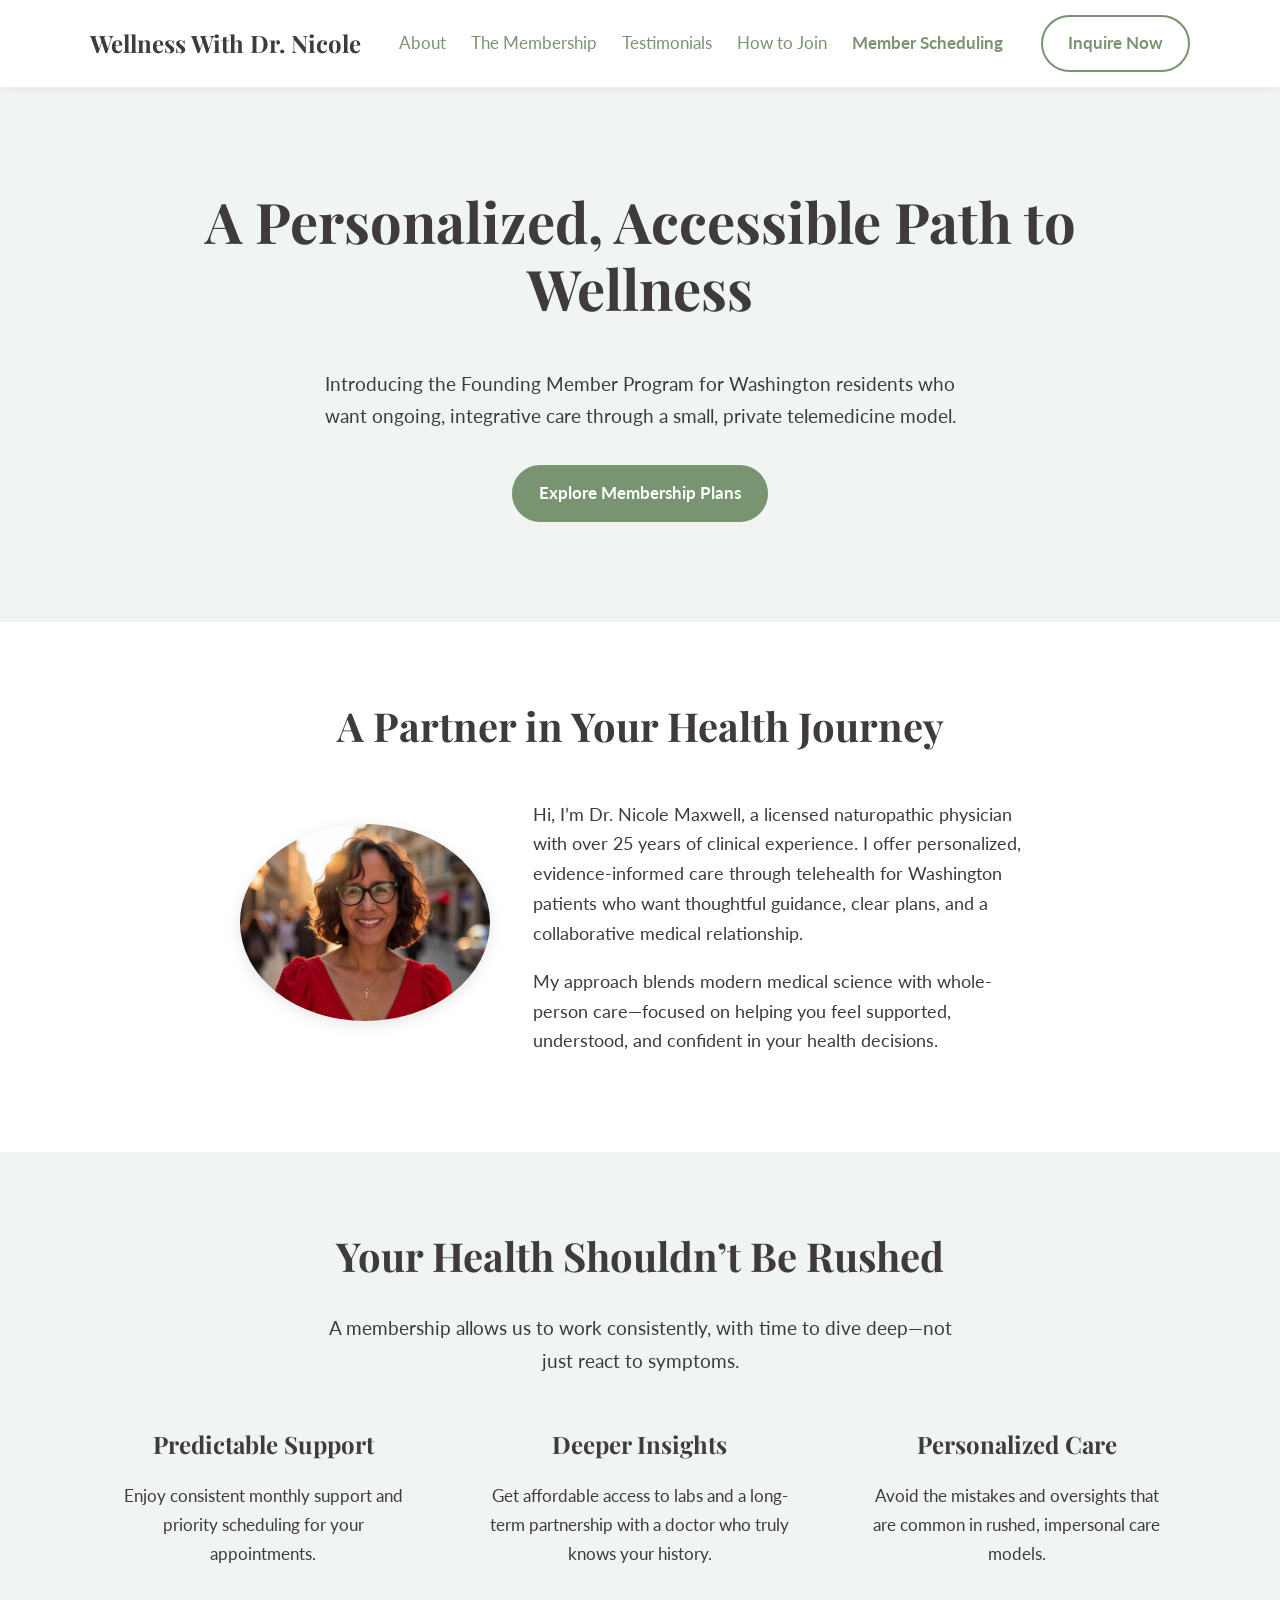
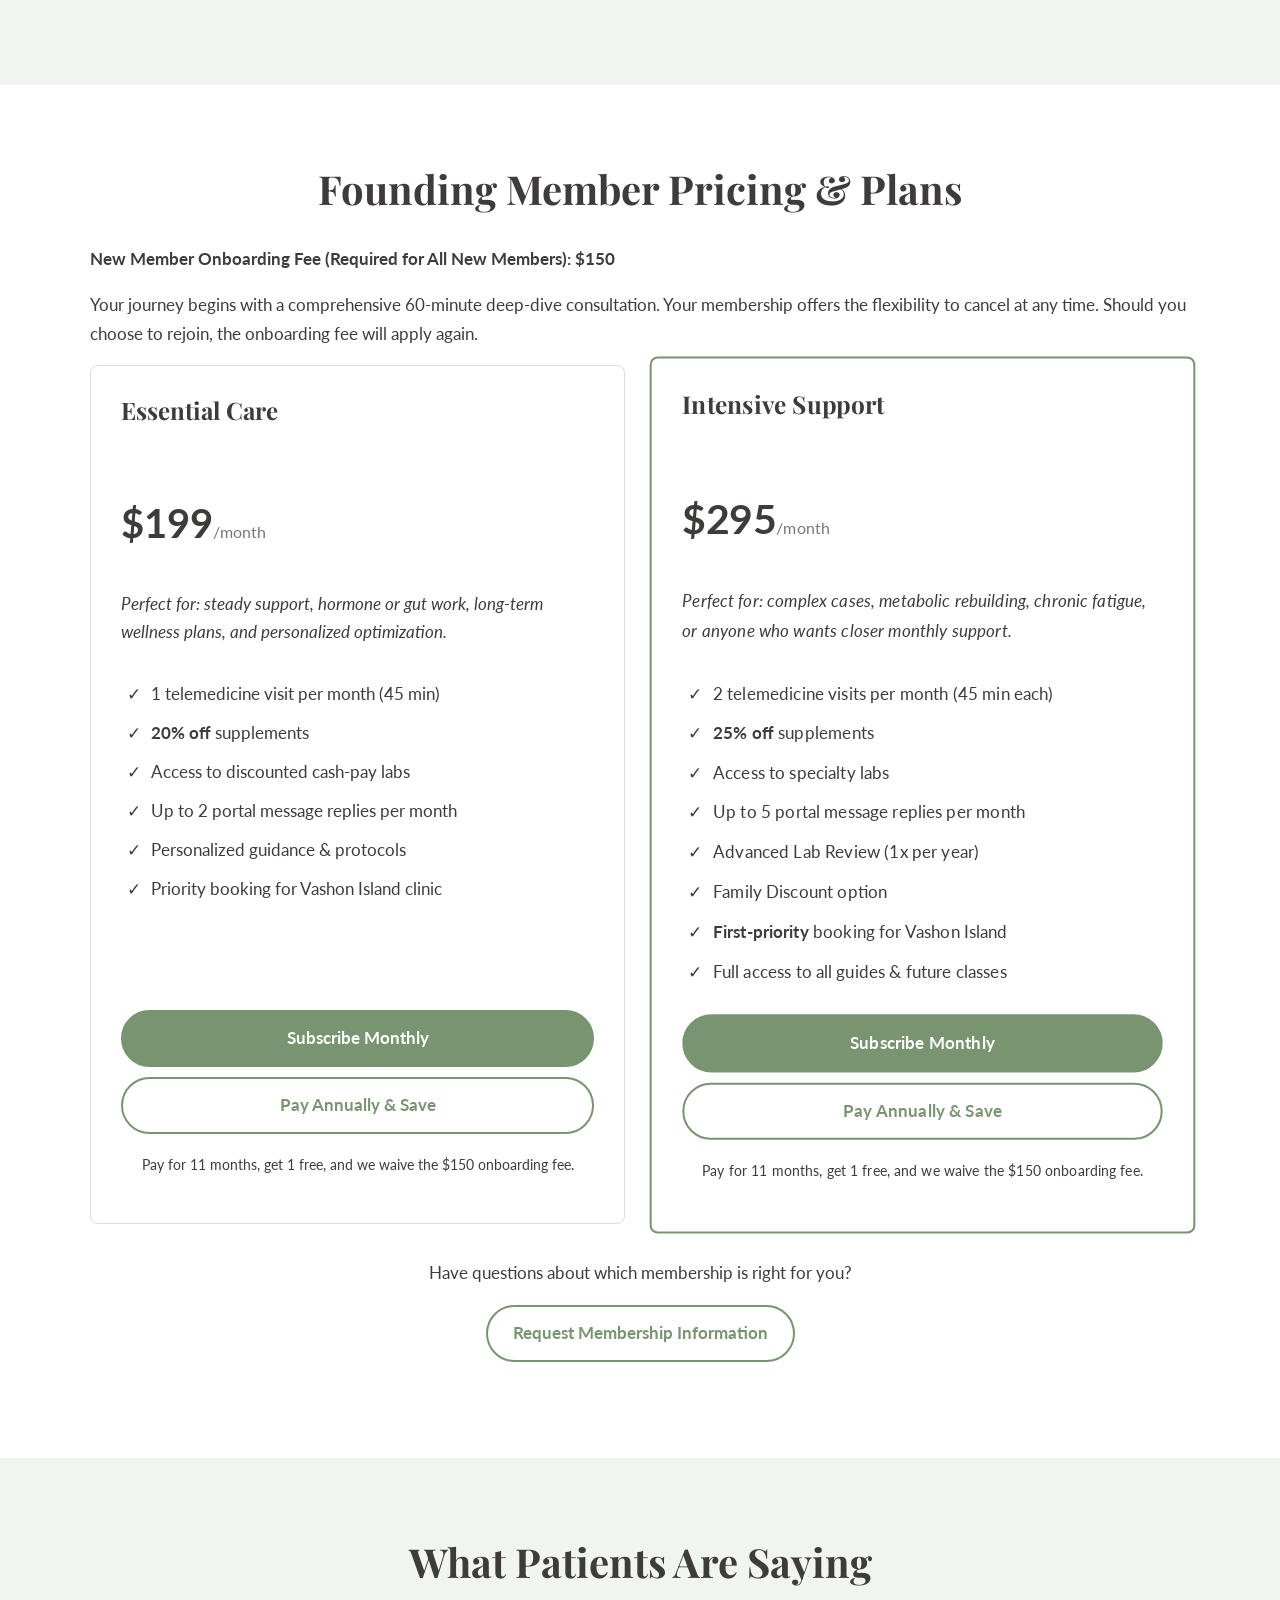
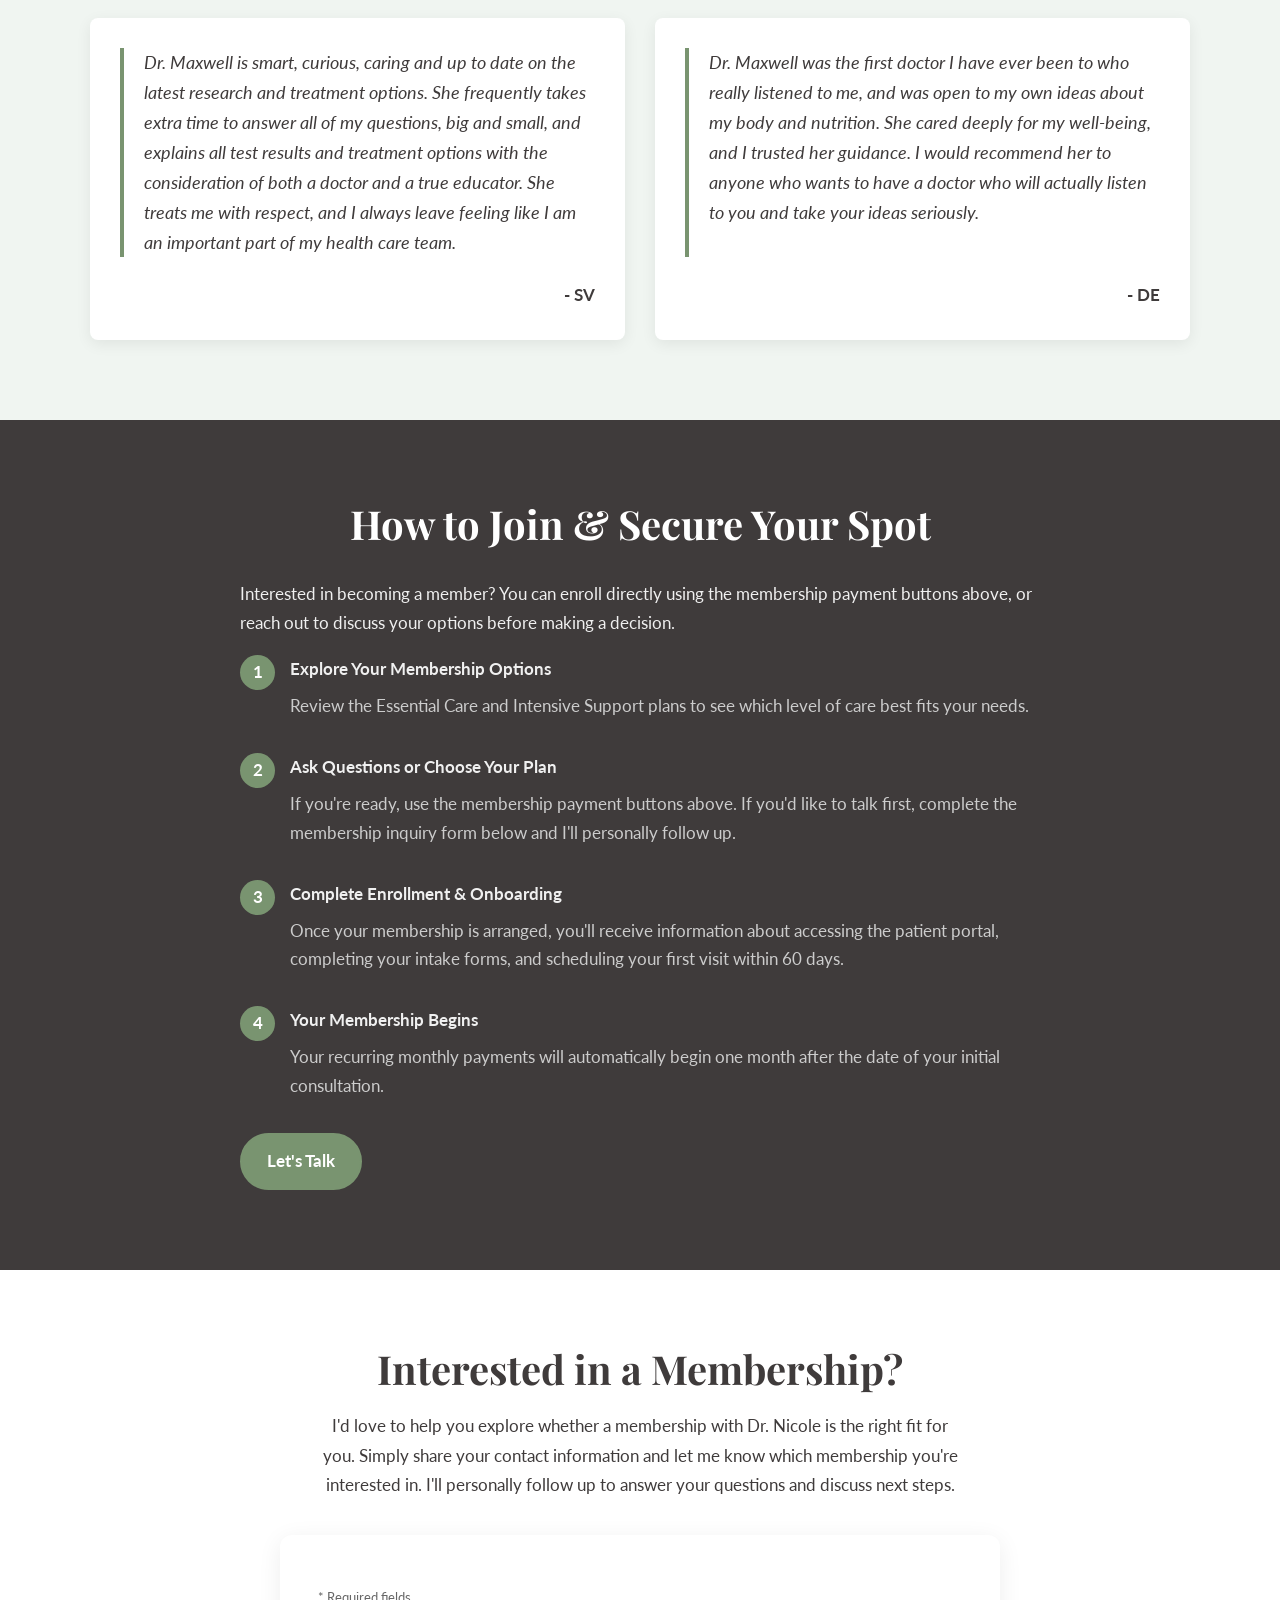
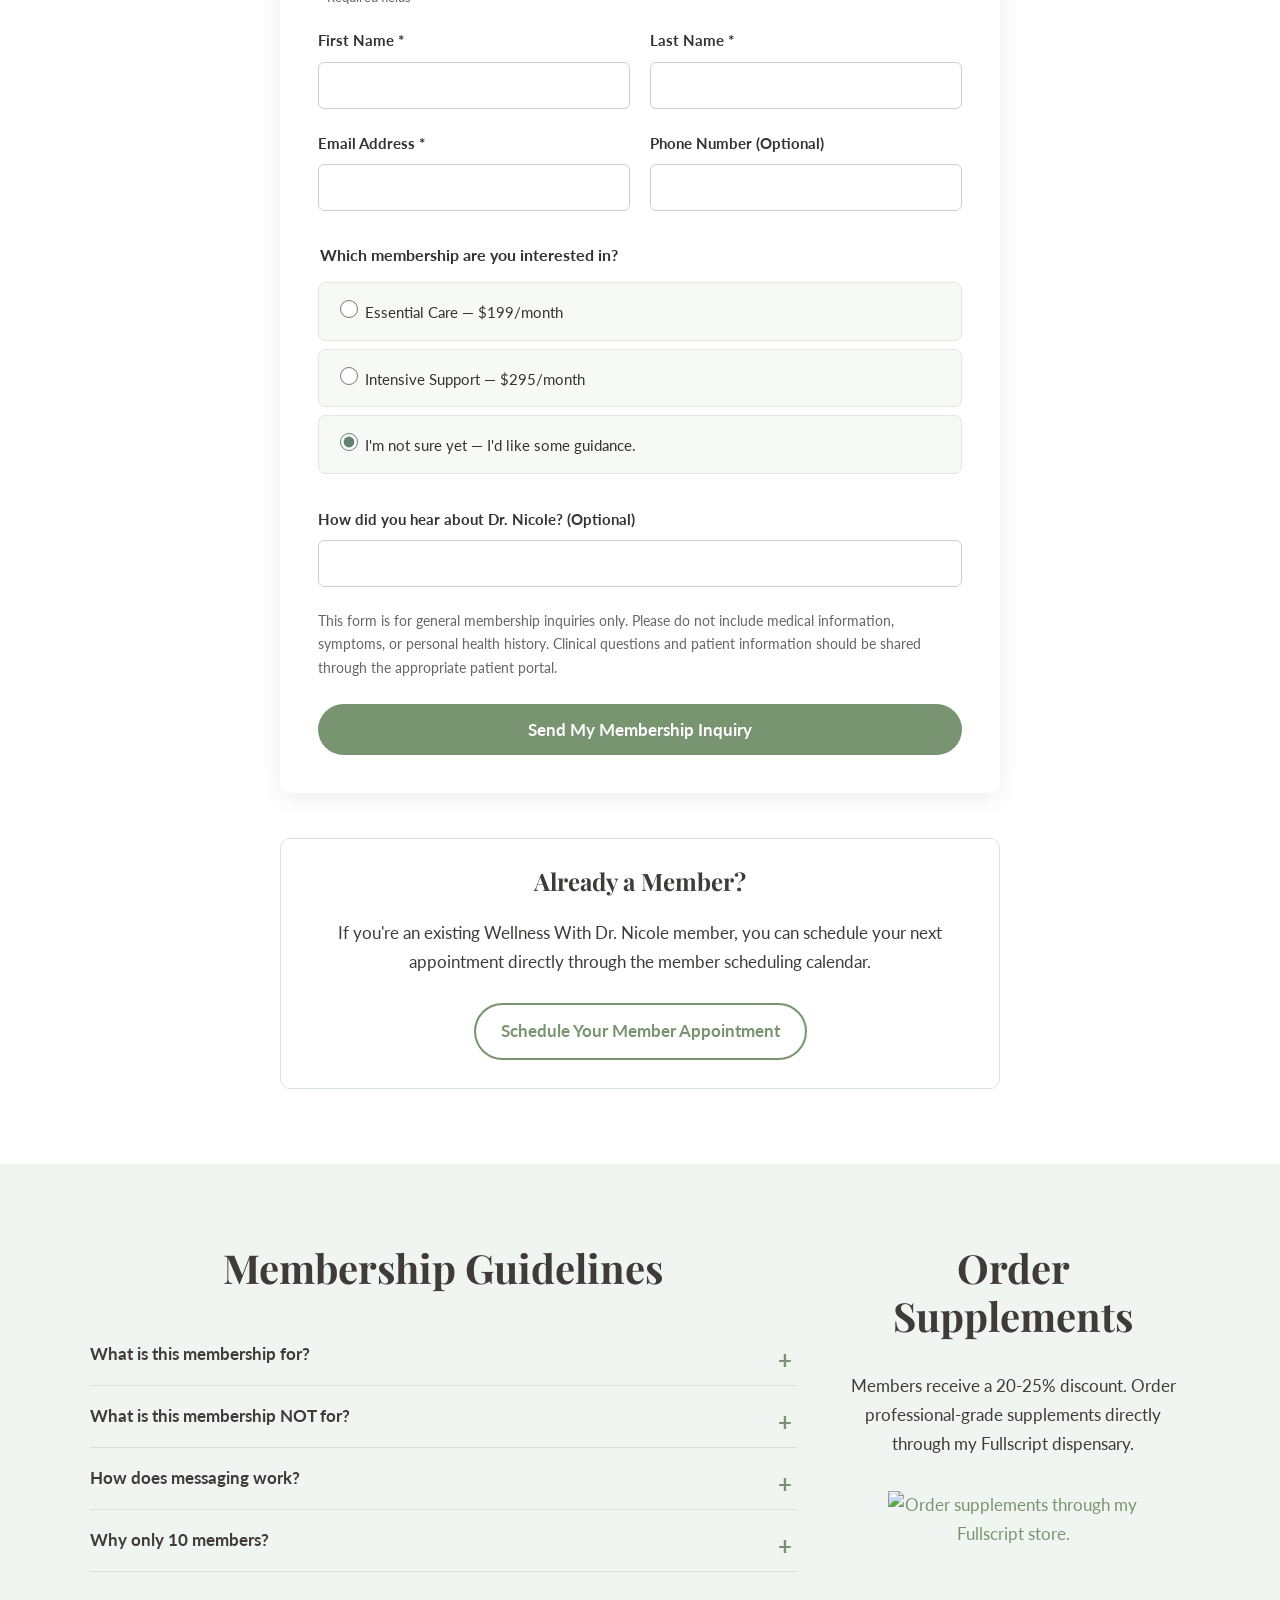
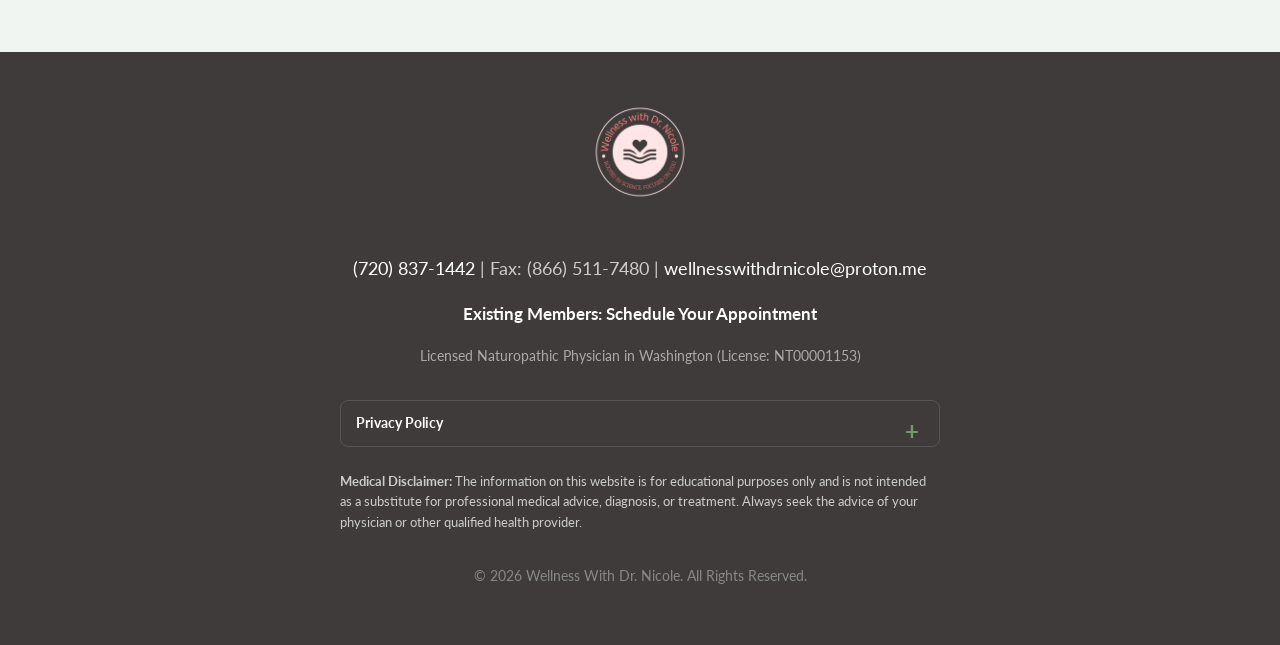
==== commit 4381ed3d: "Update index.html" ====
--- a/index.html
+++ b/index.html
@@ -1,3 +1,4 @@
+
 <!DOCTYPE html>
 <html lang="en">
 <head>
@@ -5,41 +6,259 @@
     <meta name="viewport" content="width=device-width, initial-scale=1.0">
     <title>Wellness With Dr. Nicole | Washington Naturopathic Membership</title>
     <meta name="description" content="A personalized, accessible naturopathic membership program for Washington residents with Dr. Nicole Maxwell.">
-    
-    <!-- Link to your CSS Stylesheet -->
+
+    <!-- Original CSS stylesheet -->
     <link rel="stylesheet" href="css/styles.css">
-    
-    <!-- Google Fonts for an elegant look -->
+
+    <!-- Original Google Fonts -->
     <link rel="preconnect" href="https://fonts.googleapis.com">
     <link rel="preconnect" href="https://fonts.gstatic.com" crossorigin>
     <link href="https://fonts.googleapis.com/css2?family=Lato:wght@400;700&family=Playfair+Display:wght@500;700&display=swap" rel="stylesheet">
+
+    <!-- Additional styles for the inquiry form and member links -->
+    <style>
+        html {
+            scroll-behavior: smooth;
+        }
+
+        #inquiry {
+            scroll-margin-top: 100px;
+        }
+
+        .member-schedule-link {
+            font-weight: 700;
+            white-space: nowrap;
+        }
+
+        .membership-inquiry {
+            padding: 75px 20px;
+        }
+
+        .inquiry-container {
+            max-width: 720px;
+            margin: 0 auto;
+        }
+
+        .inquiry-heading {
+            text-align: center;
+            margin-bottom: 18px;
+        }
+
+        .inquiry-intro {
+            text-align: center;
+            max-width: 650px;
+            margin: 0 auto 35px;
+            line-height: 1.75;
+        }
+
+        .inquiry-form {
+            background: #ffffff;
+            border-radius: 12px;
+            padding: 38px;
+            box-shadow: 0 5px 25px rgba(0,0,0,0.07);
+            color: #333333;
+        }
+
+        .inquiry-form .form-row {
+            display: grid;
+            grid-template-columns: 1fr 1fr;
+            gap: 20px;
+        }
+
+        .inquiry-form .form-group {
+            margin-bottom: 22px;
+        }
+
+        .inquiry-form label {
+            display: block;
+            font-weight: 700;
+            margin-bottom: 8px;
+            font-size: 15px;
+        }
+
+        .inquiry-form input[type="text"],
+        .inquiry-form input[type="email"],
+        .inquiry-form input[type="tel"] {
+            display: block;
+            width: 100%;
+            box-sizing: border-box;
+            padding: 13px 14px;
+            border: 1px solid #c9d0c9;
+            border-radius: 6px;
+            background: #ffffff;
+            color: #333333;
+            font-family: 'Lato', sans-serif;
+            font-size: 16px;
+        }
+
+        .inquiry-form input:focus-visible {
+            outline: 2px solid #60846f;
+            outline-offset: 2px;
+        }
+
+        .inquiry-form fieldset {
+            border: none;
+            padding: 0;
+            margin: 8px 0 25px;
+            min-width: 0;
+        }
+
+        .inquiry-form legend {
+            font-weight: 700;
+            font-size: 16px;
+            margin-bottom: 14px;
+        }
+
+        .membership-radio {
+            display: flex;
+            align-items: flex-start;
+            gap: 12px;
+            margin-bottom: 13px;
+            padding: 14px 16px;
+            background: #f7f9f6;
+            border: 1px solid #e1e8e0;
+            border-radius: 7px;
+            cursor: pointer;
+        }
+
+        .membership-radio:hover {
+            background: #edf3ec;
+        }
+
+        .membership-radio input {
+            margin-top: 3px;
+            width: 18px;
+            height: 18px;
+            flex-shrink: 0;
+            accent-color: #60846f;
+        }
+
+        .membership-radio span {
+            font-weight: 400;
+            line-height: 1.5;
+        }
+
+        .inquiry-form .form-note {
+            font-size: 14px;
+            line-height: 1.65;
+            color: #666666;
+            margin: 0 0 25px;
+        }
+
+        .inquiry-form .submit-button {
+            display: block;
+            width: 100%;
+            box-sizing: border-box;
+            cursor: pointer;
+            font-family: inherit;
+            font-size: 17px;
+            text-align: center;
+            border: none;
+            padding: 15px 20px;
+        }
+
+        .inquiry-form .required-note {
+            font-size: 13px;
+            color: #666666;
+            margin-bottom: 20px;
+        }
+
+        .existing-member-panel {
+            text-align: center;
+            max-width: 720px;
+            margin: 45px auto 0;
+            padding: 28px;
+            border: 1px solid #d9e3d8;
+            border-radius: 10px;
+        }
+
+        .existing-member-panel h3 {
+            margin-top: 0;
+        }
+
+        .existing-member-panel p {
+            line-height: 1.7;
+        }
+
+        .existing-member-panel .button {
+            display: inline-block;
+            margin-top: 10px;
+        }
+
+        .footer-member-link {
+            margin: 15px 0;
+        }
+
+        .footer-member-link a {
+            font-weight: 700;
+        }
+
+        @media (max-width: 768px) {
+            .inquiry-form {
+                padding: 24px 18px;
+            }
+
+            .inquiry-form .form-row {
+                grid-template-columns: 1fr;
+                gap: 0;
+            }
+
+            .membership-inquiry {
+                padding: 55px 15px;
+            }
+
+            .member-schedule-link {
+                white-space: normal;
+            }
+        }
+    </style>
 </head>
+
 <body>
 
-    <!-- === HEADER & NAVIGATION (UPDATED) === -->
-    <header class="main-header">
-        <div class="container">
-            <a href="#" class="logo">Wellness With Dr. Nicole</a>
-            <nav class="main-nav">
-                <ul>
-                    <li><a href="#about">About</a></li>
-                    <li><a href="#membership">The Membership</a></li>
-                    <li><a href="#testimonials">Testimonials</a></li>
-                    <li><a href="#join">How to Join</a></li>
-                    <li><a href="#booking">Book Now</a></li>
-                </ul>
-            </nav>
-            <a href="#booking" class="button button-secondary">Book a Consultation</a>
-        </div>
-    </header>
+
+<!-- === HEADER & NAVIGATION === -->
+<header class="main-header">
+    <div class="container">
+        <a href="#" class="logo">Wellness With Dr. Nicole</a>
+
+        <nav class="main-nav" aria-label="Main navigation">
+            <ul>
+                <li><a href="#about">About</a></li>
+                <li><a href="#membership">The Membership</a></li>
+                <li><a href="#testimonials">Testimonials</a></li>
+                <li><a href="#join">How to Join</a></li>
+                <li>
+                    <a href="https://ehr.charmtracker.com/publicCal.sas?method=getCal&amp;digest=3b2824180cc33e0f707881abf8a69a7f24012ee00d90043651df2dfb2910d66aef59d40e1bb127afb8cae3b8ccaf2abdd95fcbc3b76e32a2"
+                       target="_blank"
+                       rel="noopener noreferrer"
+                       class="member-schedule-link">
+                        Member Scheduling
+                    </a>
+                </li>
+            </ul>
+        </nav>
+
+        <a href="#inquiry" class="button button-secondary">
+            Inquire Now
+        </a>
+    </div>
+</header>
 
     <main>
+
         <!-- === HERO SECTION === -->
         <section class="hero-section">
             <div class="container">
                 <h1 class="fade-in">A Personalized, Accessible Path to Wellness</h1>
-                <p class="subtitle fade-in">Introducing the Founding Member Program for Washington residents who want ongoing, integrative care through a small, private telemedicine model.</p>
-                <a href="#membership" class="button button-primary fade-in">Explore Membership Plans</a>
+
+                <p class="subtitle fade-in">
+                    Introducing the Founding Member Program for Washington residents who want ongoing, integrative care through a small, private telemedicine model.
+                </p>
+
+                <a href="#membership" class="button button-primary fade-in">
+                    Explore Membership Plans
+                </a>
             </div>
         </section>
 
@@ -47,13 +266,20 @@
         <section id="about" class="content-section fade-in">
             <div class="container narrow">
                 <h2>A Partner in Your Health Journey</h2>
+
                 <div class="about-grid">
                     <div class="about-photo">
                         <img src="img/dr-nicole.jpg" alt="Dr. Nicole Maxwell">
                     </div>
+
                     <div class="about-text">
-                        <p>Hi, I’m Dr. Nicole Maxwell, a licensed naturopathic physician with over 25 years of clinical experience. I offer personalized, evidence-informed care through telehealth for Washington patients who want thoughtful guidance, clear plans, and a collaborative medical relationship.</p>
-                        <p>My approach blends modern medical science with whole-person care—focused on helping you feel supported, understood, and confident in your health decisions.</p>
+                        <p>
+                            Hi, I’m Dr. Nicole Maxwell, a licensed naturopathic physician with over 25 years of clinical experience. I offer personalized, evidence-informed care through telehealth for Washington patients who want thoughtful guidance, clear plans, and a collaborative medical relationship.
+                        </p>
+
+                        <p>
+                            My approach blends modern medical science with whole-person care—focused on helping you feel supported, understood, and confident in your health decisions.
+                        </p>
                     </div>
                 </div>
             </div>
@@ -63,19 +289,31 @@
         <section id="why" class="content-section-accent fade-in">
             <div class="container">
                 <h2>Your Health Shouldn’t Be Rushed</h2>
-                <p class="section-subtitle">A membership allows us to work consistently, with time to dive deep—not just react to symptoms.</p>
+
+                <p class="section-subtitle">
+                    A membership allows us to work consistently, with time to dive deep—not just react to symptoms.
+                </p>
+
                 <div class="three-column-grid">
                     <div class="feature-box">
                         <h3>Predictable Support</h3>
-                        <p>Enjoy consistent monthly support and priority scheduling for your appointments.</p>
-                    </div>
+                        <p>
+                            Enjoy consistent monthly support and priority scheduling for your appointments.
+                        </p>
+                    </div>
+
                     <div class="feature-box">
                         <h3>Deeper Insights</h3>
-                        <p>Get affordable access to labs and a long-term partnership with a doctor who truly knows your history.</p>
-                    </div>
+                        <p>
+                            Get affordable access to labs and a long-term partnership with a doctor who truly knows your history.
+                        </p>
+                    </div>
+
                     <div class="feature-box">
                         <h3>Personalized Care</h3>
-                        <p>Avoid the mistakes and oversights that are common in rushed, impersonal care models.</p>
+                        <p>
+                            Avoid the mistakes and oversights that are common in rushed, impersonal care models.
+                        </p>
                     </div>
                 </div>
             </div>
@@ -84,36 +322,71 @@
         <!-- === MEMBERSHIP PLANS SECTION === -->
         <section id="membership" class="content-section fade-in">
             <div class="container">
-                <h2>Founding Member Pricing & Plans</h2>
+                <h2>Founding Member Pricing &amp; Plans</h2>
+
                 <div class="onboarding-fee">
-                    <p><strong>New Member Onboarding Fee (Required for All New Members): $150</strong></p>
-                    <p>Your journey begins with a comprehensive 60-minute deep-dive consultation. Your membership offers the flexibility to cancel at any time. Should you choose to rejoin, the onboarding fee will apply again.</p>
+                    <p>
+                        <strong>New Member Onboarding Fee (Required for All New Members): $150</strong>
+                    </p>
+
+                    <p>
+                        Your journey begins with a comprehensive 60-minute deep-dive consultation. Your membership offers the flexibility to cancel at any time. Should you choose to rejoin, the onboarding fee will apply again.
+                    </p>
                 </div>
+
                 <div class="two-column-grid">
+
                     <!-- Essential Care Plan -->
                     <div class="plan-card">
                         <h3>Essential Care</h3>
+
                         <p class="price">$199<span>/month</span></p>
-                        <p class="description">Perfect for: steady support, hormone or gut work, long-term wellness plans, and personalized optimization.</p>
+
+                        <p class="description">
+                            Perfect for: steady support, hormone or gut work, long-term wellness plans, and personalized optimization.
+                        </p>
+
                         <ul>
                             <li>1 telemedicine visit per month (45 min)</li>
                             <li><strong>20% off</strong> supplements</li>
                             <li>Access to discounted cash-pay labs</li>
                             <li>Up to 2 portal message replies per month</li>
-                            <li>Personalized guidance & protocols</li>
+                            <li>Personalized guidance &amp; protocols</li>
                             <li>Priority booking for Vashon Island clinic</li>
                         </ul>
+
+                        <!-- Original Square payment links preserved -->
                         <div class="payment-buttons">
-                            <a href="https://square.link/u/5igNhPQI" target="_blank" class="button button-primary">Subscribe Monthly</a>
-                            <a href="https://square.link/u/FswbmQ6u" target="_blank" class="button button-secondary">Pay Annually & Save</a>
-                            <p class="save-note">Pay for 11 months, get 1 free, and we waive the $150 onboarding fee.</p>
+                            <a href="https://square.link/u/5igNhPQI"
+                               target="_blank"
+                               rel="noopener noreferrer"
+                               class="button button-primary">
+                                Subscribe Monthly
+                            </a>
+
+                            <a href="https://square.link/u/FswbmQ6u"
+                               target="_blank"
+                               rel="noopener noreferrer"
+                               class="button button-secondary">
+                                Pay Annually &amp; Save
+                            </a>
+
+                            <p class="save-note">
+                                Pay for 11 months, get 1 free, and we waive the $150 onboarding fee.
+                            </p>
                         </div>
                     </div>
+
                     <!-- Intensive Support Plan -->
                     <div class="plan-card featured">
                         <h3>Intensive Support</h3>
+
                         <p class="price">$295<span>/month</span></p>
-                        <p class="description">Perfect for: complex cases, metabolic rebuilding, chronic fatigue, or anyone who wants closer monthly support.</p>
+
+                        <p class="description">
+                            Perfect for: complex cases, metabolic rebuilding, chronic fatigue, or anyone who wants closer monthly support.
+                        </p>
+
                         <ul>
                             <li>2 telemedicine visits per month (45 min each)</li>
                             <li><strong>25% off</strong> supplements</li>
@@ -122,68 +395,302 @@
                             <li>Advanced Lab Review (1x per year)</li>
                             <li>Family Discount option</li>
                             <li><strong>First-priority</strong> booking for Vashon Island</li>
-                            <li>Full access to all guides & future classes</li>
+                            <li>Full access to all guides &amp; future classes</li>
                         </ul>
+
+                        <!-- Original Square payment links preserved -->
                         <div class="payment-buttons">
-                            <a href="https://square.link/u/3yguR8cW" target="_blank" class="button button-primary">Subscribe Monthly</a>
-                            <a href="https://square.link/u/ZN0FoTA0" target="_blank" class="button button-secondary">Pay Annually & Save</a>
-                            <p class="save-note">Pay for 11 months, get 1 free, and we waive the $150 onboarding fee.</p>
+                            <a href="https://square.link/u/3yguR8cW"
+                               target="_blank"
+                               rel="noopener noreferrer"
+                               class="button button-primary">
+                                Subscribe Monthly
+                            </a>
+
+                            <a href="https://square.link/u/ZN0FoTA0"
+                               target="_blank"
+                               rel="noopener noreferrer"
+                               class="button button-secondary">
+                                Pay Annually &amp; Save
+                            </a>
+
+                            <p class="save-note">
+                                Pay for 11 months, get 1 free, and we waive the $150 onboarding fee.
+                            </p>
                         </div>
+                    </div>
+
+                </div>
+
+                <p style="text-align:center; margin-top:35px;">
+                    Have questions about which membership is right for you?
+                </p>
+
+                <p style="text-align:center;">
+                    <a href="#inquiry" class="button button-secondary">
+                        Request Membership Information
+                    </a>
+                </p>
+            </div>
+        </section>
+
+        <!-- === TESTIMONIALS SECTION === -->
+        <section id="testimonials" class="content-section-accent fade-in">
+            <div class="container">
+                <h2>What Patients Are Saying</h2>
+
+                <div class="two-column-grid">
+                    <div class="testimonial-card">
+                        <blockquote>
+                            Dr. Maxwell is smart, curious, caring and up to date on the latest research and treatment options. She frequently takes extra time to answer all of my questions, big and small, and explains all test results and treatment options with the consideration of both a doctor and a true educator. She treats me with respect, and I always leave feeling like I am an important part of my health care team.
+                        </blockquote>
+
+                        <p class="testimonial-author">- SV</p>
+                    </div>
+
+                    <div class="testimonial-card">
+                        <blockquote>
+                            Dr. Maxwell was the first doctor I have ever been to who really listened to me, and was open to my own ideas about my body and nutrition. She cared deeply for my well-being, and I trusted her guidance. I would recommend her to anyone who wants to have a doctor who will actually listen to you and take your ideas seriously.
+                        </blockquote>
+
+                        <p class="testimonial-author">- DE</p>
                     </div>
                 </div>
             </div>
         </section>
 
-        <!-- === NEW TESTIMONIALS SECTION === -->
-        <section id="testimonials" class="content-section-accent fade-in">
-            <div class="container">
-                <h2>What Patients Are Saying</h2>
-                <div class="two-column-grid">
-                    <div class="testimonial-card">
-                        <blockquote>Dr. Maxwell is smart, curious, caring and up to date on the latest research and treatment options. She frequently takes extra time to answer all of my questions, big and small, and explains all test results and treatment options with the consideration of both a doctor and a true educator. She treats me with respect, and I always leave feeling like I am an important part of my health care team.</blockquote>
-                        <p class="testimonial-author">- SV</p>
-                    </div>
-                    <div class="testimonial-card">
-                        <blockquote>Dr. Maxwell was the first doctor I have ever been to who really listened to me, and was open to my own ideas about my body and nutrition. She cared deeply for my well-being, and I trusted her guidance. I would recommend her to anyone who wants to have a doctor who will actually listen to you and take your ideas seriously.</blockquote>
-                        <p class="testimonial-author">- DE</p>
-                    </div>
-                </div>
-            </div>
-        </section>
-
         <!-- === HOW TO JOIN SECTION === -->
         <section id="join" class="content-section-dark fade-in">
             <div class="container narrow">
-                <h2>How to Join & Secure Your Spot</h2>
-                <p class="subtitle">Enrollment opens January 1, 2026. With only 10 founding member spots available, enrollment is first-come, first-served.</p>
+                <h2>How to Join &amp; Secure Your Spot</h2>
+
+                <p class="subtitle">
+                    Interested in becoming a member? You can enroll directly using the membership payment buttons above, or reach out to discuss your options before making a decision.
+                </p>
+
                 <ol class="steps">
-                    <li><strong>Call Me Directly</strong>
-                        <p>Call me at <a href="tel:720-837-1442">(720) 837-1442</a> to select your membership level. If I'm with a patient, please leave a message and I will personally return your call.</p>
+                    <li>
+                        <strong>Explore Your Membership Options</strong>
+                        <p>
+                            Review the Essential Care and Intensive Support plans to see which level of care best fits your needs.
+                        </p>
                     </li>
-                    <li><strong>Reserve Your Spot</strong>
-                        <p>During our call, I will help you process the payment for your chosen plan and the one-time $150 Onboarding Fee (waived for annual plans).</p>
+
+                    <li>
+                        <strong>Ask Questions or Choose Your Plan</strong>
+                        <p>
+                            If you're ready, use the membership payment buttons above. If you'd like to talk first, complete the membership inquiry form below and I'll personally follow up.
+                        </p>
                     </li>
-                    <li><strong>Schedule Your First Visit</strong>
-                        <p>Once payment is complete, you'll get access to the member portal to fill out intake forms and book your first visit within 60 days.</p>
+
+                    <li>
+                        <strong>Complete Enrollment &amp; Onboarding</strong>
+                        <p>
+                            Once your membership is arranged, you'll receive information about accessing the patient portal, completing your intake forms, and scheduling your first visit within 60 days.
+                        </p>
                     </li>
-                    <li><strong>Your Membership Begins</strong>
-                        <p>Your recurring monthly payments will automatically begin one month after the date of your initial consultation.</p>
+
+                    <li>
+                        <strong>Your Membership Begins</strong>
+                        <p>
+                            Your recurring monthly payments will automatically begin one month after the date of your initial consultation.
+                        </p>
                     </li>
                 </ol>
-                <a href="tel:720-837-1442" class="button button-primary">Call Now to Enroll</a>
+
+                <a href="#inquiry" class="button button-primary">
+                    Let's Talk
+                </a>
             </div>
         </section>
 
-        <!-- === NEW BOOKING SECTION === -->
-        <section id="booking" class="content-section fade-in">
+        <!-- === NEW MEMBERSHIP INQUIRY FORM === -->
+        <section id="inquiry" class="content-section membership-inquiry fade-in">
             <div class="container">
-                <h2>Ready to Book Your Session?</h2>
-                <div class="booking-intro">
-                    <p>This scheduling site is exclusively for WA members. Simply choose a 45-minute session and find an available time slot on the calendar. After booking, you will receive automated reminders for your convenience.</p>
-                    <p>You can book your 45-minute session by selecting an available time on the online calendar. I understand that schedules can be complex, so if my listed availability doesn't work for you, please don't hesitate to reach out. We can work together to find a more suitable time.</p>
-                </div>
-                <div class="booking-iframe-wrapper">
-                    <iframe width="100%" height="1000" src="https://ehr.charmtracker.com/publicCal.sas?method=getCal&digest=3b2824180cc33e0f707881abf8a69a7f24012ee00d90043651df2dfb2910d66aef59d40e1bb127afb8cae3b8ccaf2abdd95fcbc3b76e32a2" style="overflow:hidden;" frameborder="0"></iframe>
+                <div class="inquiry-container">
+
+                    <h2 class="inquiry-heading">
+                        Interested in a Membership?
+                    </h2>
+
+                    <p class="inquiry-intro">
+                        I'd love to help you explore whether a membership with Dr. Nicole is the right fit for you. Simply share your contact information and let me know which membership you're interested in. I'll personally follow up to answer your questions and discuss next steps.
+                    </p>
+
+                    <!-- Netlify Forms: contact-only membership inquiry -->
+                    <form
+                        class="inquiry-form"
+                        name="membership-inquiry"
+                        method="POST"
+                        data-netlify="true"
+                        netlify-honeypot="bot-field"
+                    >
+                        <input
+                            type="hidden"
+                            name="form-name"
+                            value="membership-inquiry"
+                        >
+
+                        <!-- Spam protection -->
+                        <p style="display:none;">
+                            <label>
+                                Don't fill this out:
+                                <input name="bot-field">
+                            </label>
+                        </p>
+
+                        <p class="required-note">
+                            * Required fields
+                        </p>
+
+                        <div class="form-row">
+
+                            <div class="form-group">
+                                <label for="first-name">
+                                    First Name *
+                                </label>
+
+                                <input
+                                    type="text"
+                                    id="first-name"
+                                    name="first-name"
+                                    autocomplete="given-name"
+                                    required
+                                >
+                            </div>
+
+                            <div class="form-group">
+                                <label for="last-name">
+                                    Last Name *
+                                </label>
+
+                                <input
+                                    type="text"
+                                    id="last-name"
+                                    name="last-name"
+                                    autocomplete="family-name"
+                                    required
+                                >
+                            </div>
+
+                        </div>
+
+                        <div class="form-row">
+
+                            <div class="form-group">
+                                <label for="email">
+                                    Email Address *
+                                </label>
+
+                                <input
+                                    type="email"
+                                    id="email"
+                                    name="email"
+                                    autocomplete="email"
+                                    required
+                                >
+                            </div>
+
+                            <div class="form-group">
+                                <label for="phone">
+                                    Phone Number (Optional)
+                                </label>
+
+                                <input
+                                    type="tel"
+                                    id="phone"
+                                    name="phone"
+                                    autocomplete="tel"
+                                >
+                            </div>
+
+                        </div>
+
+                        <!-- Membership preference radio buttons -->
+                        <fieldset>
+                            <legend>
+                                Which membership are you interested in?
+                            </legend>
+
+                            <label class="membership-radio">
+                                <input
+                                    type="radio"
+                                    name="membership-interest"
+                                    value="Essential Care"
+                                >
+                                <span>
+                                    Essential Care — $199/month
+                                </span>
+                            </label>
+
+                            <label class="membership-radio">
+                                <input
+                                    type="radio"
+                                    name="membership-interest"
+                                    value="Intensive Support"
+                                >
+                                <span>
+                                    Intensive Support — $295/month
+                                </span>
+                            </label>
+
+                            <label class="membership-radio">
+                                <input
+                                    type="radio"
+                                    name="membership-interest"
+                                    value="Not Sure Yet"
+                                    checked
+                                >
+                                <span>
+                                    I'm not sure yet — I'd like some guidance.
+                                </span>
+                            </label>
+                        </fieldset>
+
+                        <div class="form-group">
+                            <label for="referral">
+                                How did you hear about Dr. Nicole?
+                                (Optional)
+                            </label>
+
+                            <input
+                                type="text"
+                                id="referral"
+                                name="referral"
+                            >
+                        </div>
+
+                        <p class="form-note">
+                            This form is for general membership inquiries only. Please do not include medical information, symptoms, or personal health history. Clinical questions and patient information should be shared through the appropriate patient portal.
+                        </p>
+
+                        <button
+                            type="submit"
+                            class="button button-primary submit-button"
+                        >
+                            Send My Membership Inquiry
+                        </button>
+
+                    </form>
+
+                    <!-- Existing members -->
+                    <div class="existing-member-panel">
+                        <h3>Already a Member?</h3>
+
+                        <p>
+                            If you're an existing Wellness With Dr. Nicole member, you can schedule your next appointment directly through the member scheduling calendar.
+                        </p>
+
+                        <a
+                            href="https://ehr.charmtracker.com/publicCal.sas?method=getCal&amp;digest=3b2824180cc33e0f707881abf8a69a7f24012ee00d90043651df2dfb2910d66aef59d40e1bb127afb8cae3b8ccaf2abdd95fcbc3b76e32a2"
+                            target="_blank"
+                            rel="noopener noreferrer"
+                            class="button button-secondary"
+                        >
+                            Schedule Your Member Appointment
+                        </a>
+                    </div>
+
                 </div>
             </div>
         </section>
@@ -192,59 +699,125 @@
         <section id="faq" class="content-section-accent fade-in">
             <div class="container">
                 <div class="two-column-grid-varied">
+
                     <!-- FAQ Column -->
                     <div class="faq-column">
                         <h2>Membership Guidelines</h2>
+
                         <details>
                             <summary>What is this membership for?</summary>
-                            <p>A collaborative health partnership, a space to work on root causes, flexible telemedicine, and a consistent touchpoint with a doctor you trust.</p>
+                            <p>
+                                A collaborative health partnership, a space to work on root causes, flexible telemedicine, and a consistent touchpoint with a doctor you trust.
+                            </p>
                         </details>
+
                         <details>
                             <summary>What is this membership NOT for?</summary>
-                            <p>This is NOT primary care, urgent care, insurance-based, or a replacement for emergency medical services.</p>
+                            <p>
+                                This is NOT primary care, urgent care, insurance-based, or a replacement for emergency medical services.
+                            </p>
                         </details>
+
                         <details>
                             <summary>How does messaging work?</summary>
-                            <p>Messages are for brief questions I can answer in 2-3 minutes. Anything more in-depth will be addressed in our next visit. Essential Care: up to 2 replies/month. Intensive Support: up to 5 replies/month.</p>
+                            <p>
+                                Messages are for brief questions I can answer in 2-3 minutes. Anything more in-depth will be addressed in our next visit. Essential Care: up to 2 replies/month. Intensive Support: up to 5 replies/month.
+                            </p>
                         </details>
+
                         <details>
                             <summary>Why only 10 members?</summary>
-                            <p>This program is starting intentionally small so every member receives thoughtful, personalized, high-quality care that I can be proud of.</p>
+                            <p>
+                                This program is starting intentionally small so every member receives thoughtful, personalized, high-quality care that I can be proud of.
+                            </p>
                         </details>
                     </div>
+
                     <!-- Supplements Column -->
                     <div class="supplements-column">
                         <h2>Order Supplements</h2>
-                        <p>Members receive a 20-25% discount. Order professional-grade supplements directly through my Fullscript dispensary.</p>
-                        <a href="https://us.fullscript.com/welcome/nmaxwell?utm_medium=webreferral&utm_source=other&utm_campaign=abmwebbuttons_light_500x500.svg&signup_source=website_buttons" target="_top">
-                            <img src="https://assets.fullscript.com/buttons/light_500x500.svg" alt="Order supplements through my Fullscript store." class="fullscript-button">
+
+                        <p>
+                            Members receive a 20-25% discount. Order professional-grade supplements directly through my Fullscript dispensary.
+                        </p>
+
+                        <a
+                            href="https://us.fullscript.com/welcome/nmaxwell?utm_medium=webreferral&amp;utm_source=other&amp;utm_campaign=abmwebbuttons_light_500x500.svg&amp;signup_source=website_buttons"
+                            target="_top"
+                        >
+                            <img
+                                src="https://assets.fullscript.com/buttons/light_500x500.svg"
+                                alt="Order supplements through my Fullscript store."
+                                class="fullscript-button"
+                            >
                         </a>
                     </div>
+
                 </div>
             </div>
         </section>
+
     </main>
 
-    <!-- === FOOTER (UPDATED) === -->
+    <!-- === FOOTER === -->
     <footer class="main-footer">
         <div class="container">
-            <img src="img/logo.png" alt="Wellness With Dr. Nicole Logo" class="footer-logo">
+
+            <img
+                src="img/logo.png"
+                alt="Wellness With Dr. Nicole Logo"
+                class="footer-logo"
+            >
+
             <p class="footer-contact">
-                <a href="tel:720-837-1442">(720) 837-1442</a> | Fax: (866) 511-7480 | <a href="mailto:wellnesswithdrnicole@proton.me">wellnesswithdrnicole@proton.me</a>
+                <a href="tel:720-837-1442">(720) 837-1442</a>
+                |
+                Fax: (866) 511-7480
+                |
+                <a href="mailto:wellnesswithdrnicole@proton.me">
+                    wellnesswithdrnicole@proton.me
+                </a>
             </p>
-            <p class="footer-license">Licensed Naturopathic Physician in Washington (License: NT00001153)</p>
+
+            <p class="footer-member-link">
+                <a
+                    href="https://ehr.charmtracker.com/publicCal.sas?method=getCal&amp;digest=3b2824180cc33e0f707881abf8a69a7f24012ee00d90043651df2dfb2910d66aef59d40e1bb127afb8cae3b8ccaf2abdd95fcbc3b76e32a2"
+                    target="_blank"
+                    rel="noopener noreferrer"
+                >
+                    Existing Members: Schedule Your Appointment
+                </a>
+            </p>
+
+            <p class="footer-license">
+                Licensed Naturopathic Physician in Washington (License: NT00001153)
+            </p>
+
             <div class="footer-legal">
+
                 <details class="privacy-policy">
                     <summary>Privacy Policy</summary>
-                    <p>We are committed to protecting your privacy. Any personal information you provide via email or our scheduling/payment partners is used solely for the purpose of providing you with our services. We do not sell, trade, or otherwise transfer your personally identifiable information to outside parties. This website may use cookies to enhance user experience, but these do not track personal information.</p>
+
+                    <p>
+                        We are committed to protecting your privacy. Any personal information you provide via email or our scheduling/payment partners is used solely for the purpose of providing you with our services. We do not sell, trade, or otherwise transfer your personally identifiable information to outside parties. This website may use cookies to enhance user experience, but these do not track personal information.
+                    </p>
                 </details>
-                <p class="disclaimer"><strong>Medical Disclaimer:</strong> The information on this website is for educational purposes only and is not intended as a substitute for professional medical advice, diagnosis, or treatment. Always seek the advice of your physician or other qualified health provider.</p>
+
+                <p class="disclaimer">
+                    <strong>Medical Disclaimer:</strong>
+                    The information on this website is for educational purposes only and is not intended as a substitute for professional medical advice, diagnosis, or treatment. Always seek the advice of your physician or other qualified health provider.
+                </p>
+
             </div>
-            <p class="copyright">&copy; 2026 Wellness With Dr. Nicole. All Rights Reserved.</p>
+
+            <p class="copyright">
+                &copy; 2026 Wellness With Dr. Nicole. All Rights Reserved.
+            </p>
+
         </div>
     </footer>
 
-    <!-- Link to your JavaScript file (no changes needed here) -->
+    <!-- Original JavaScript file -->
     <script src="js/animations.js" defer></script>
 
 </body>
